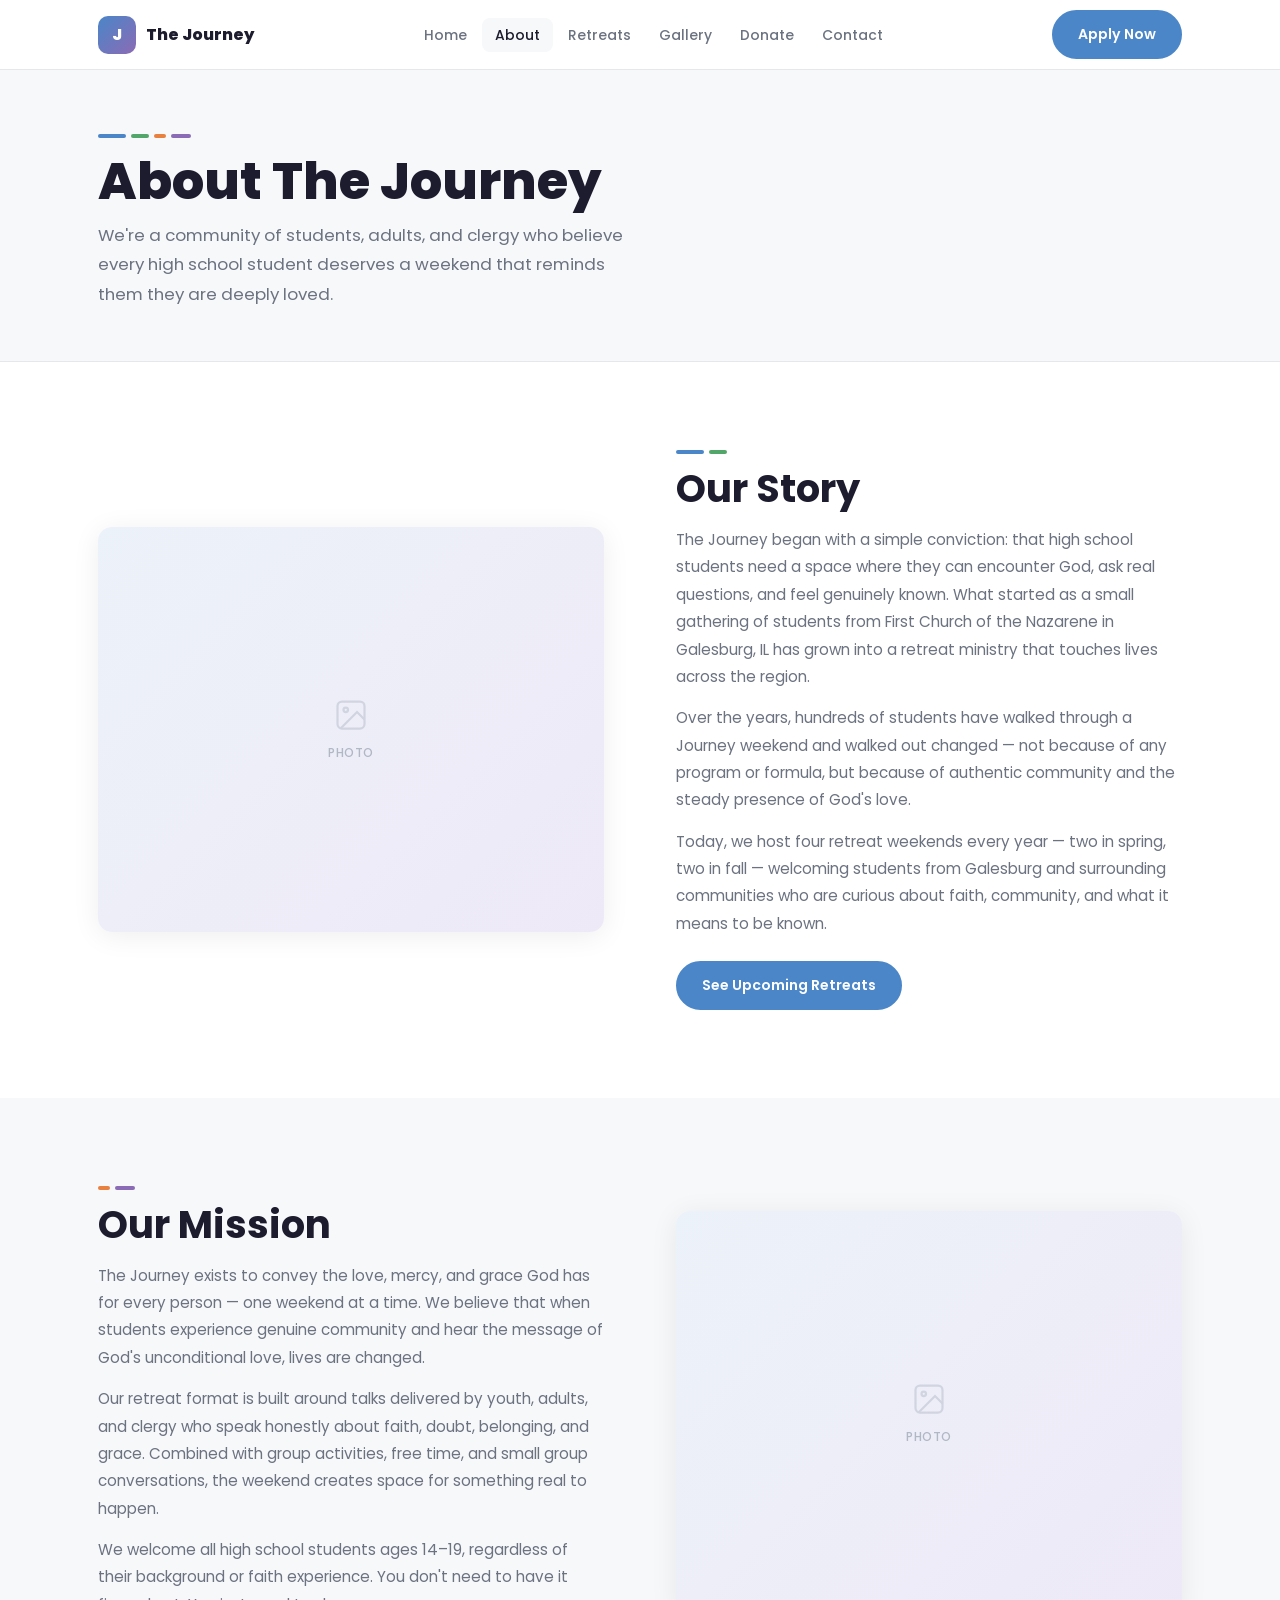
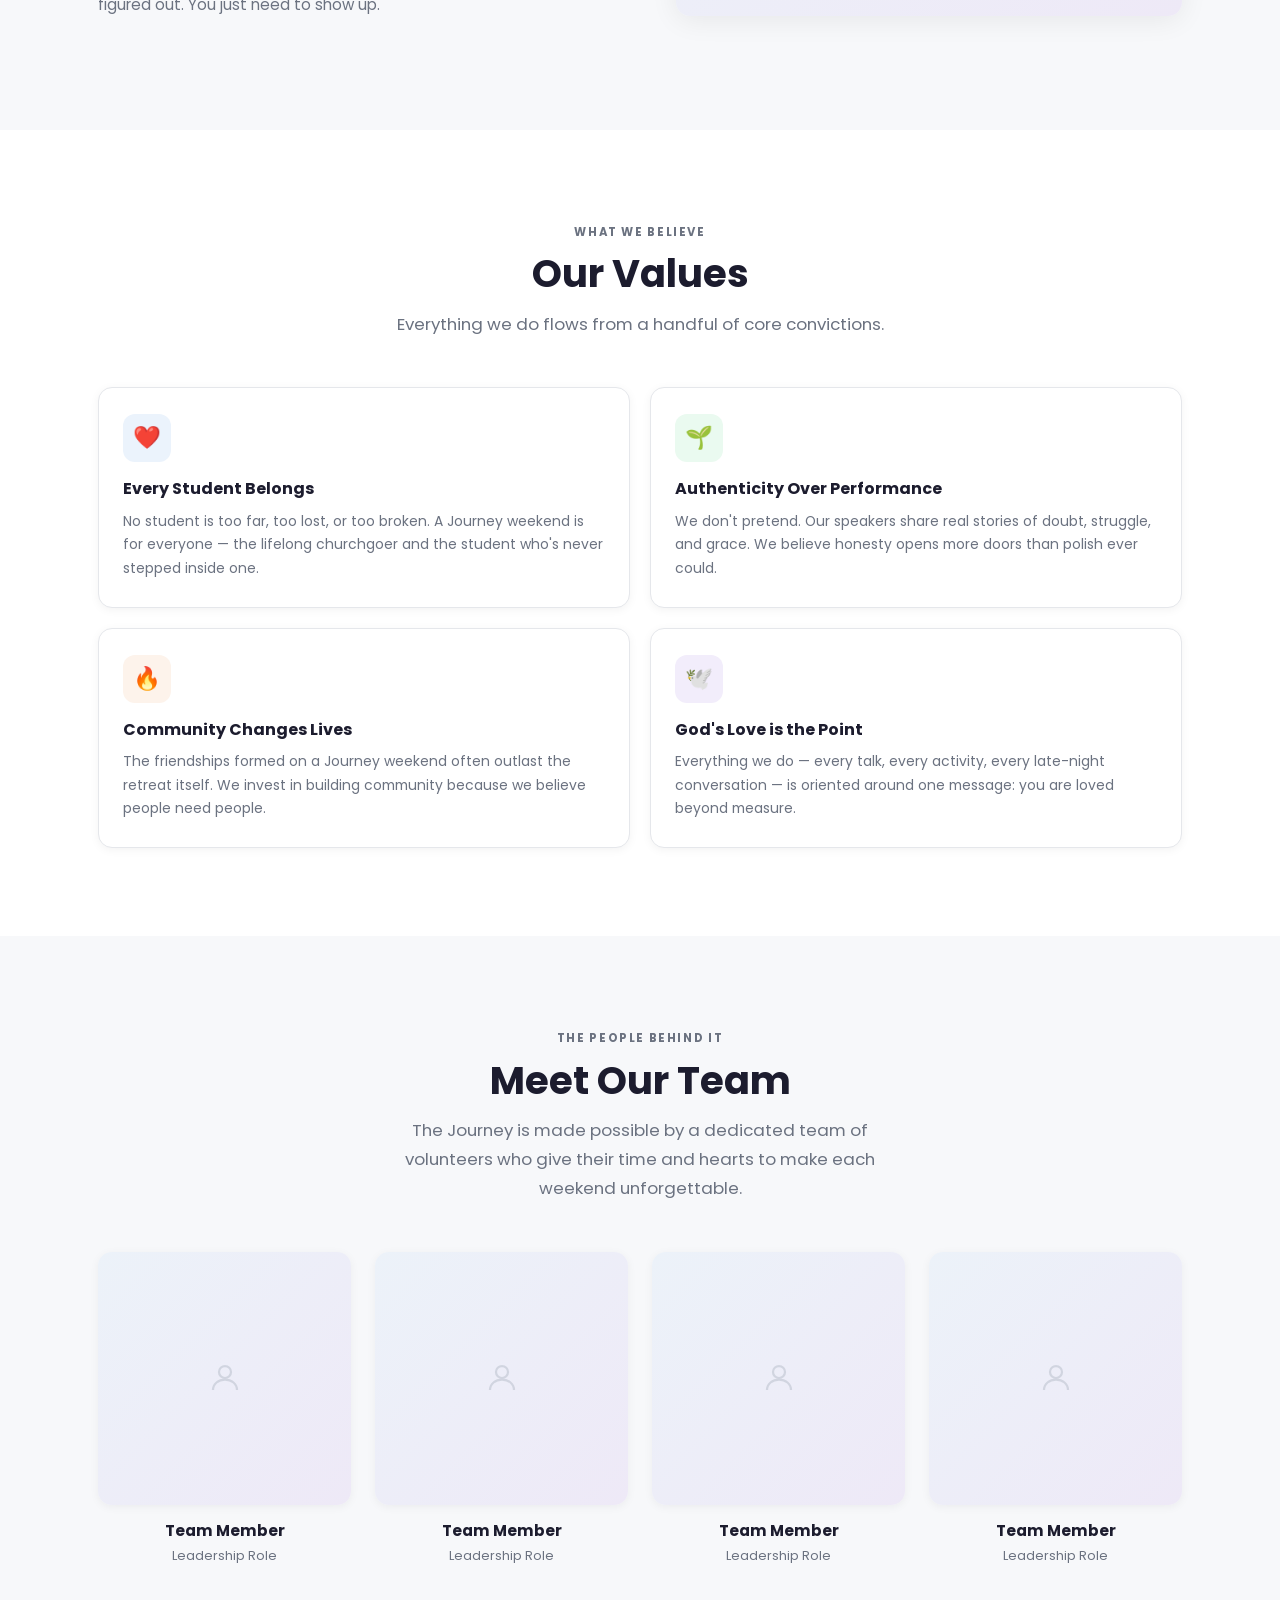
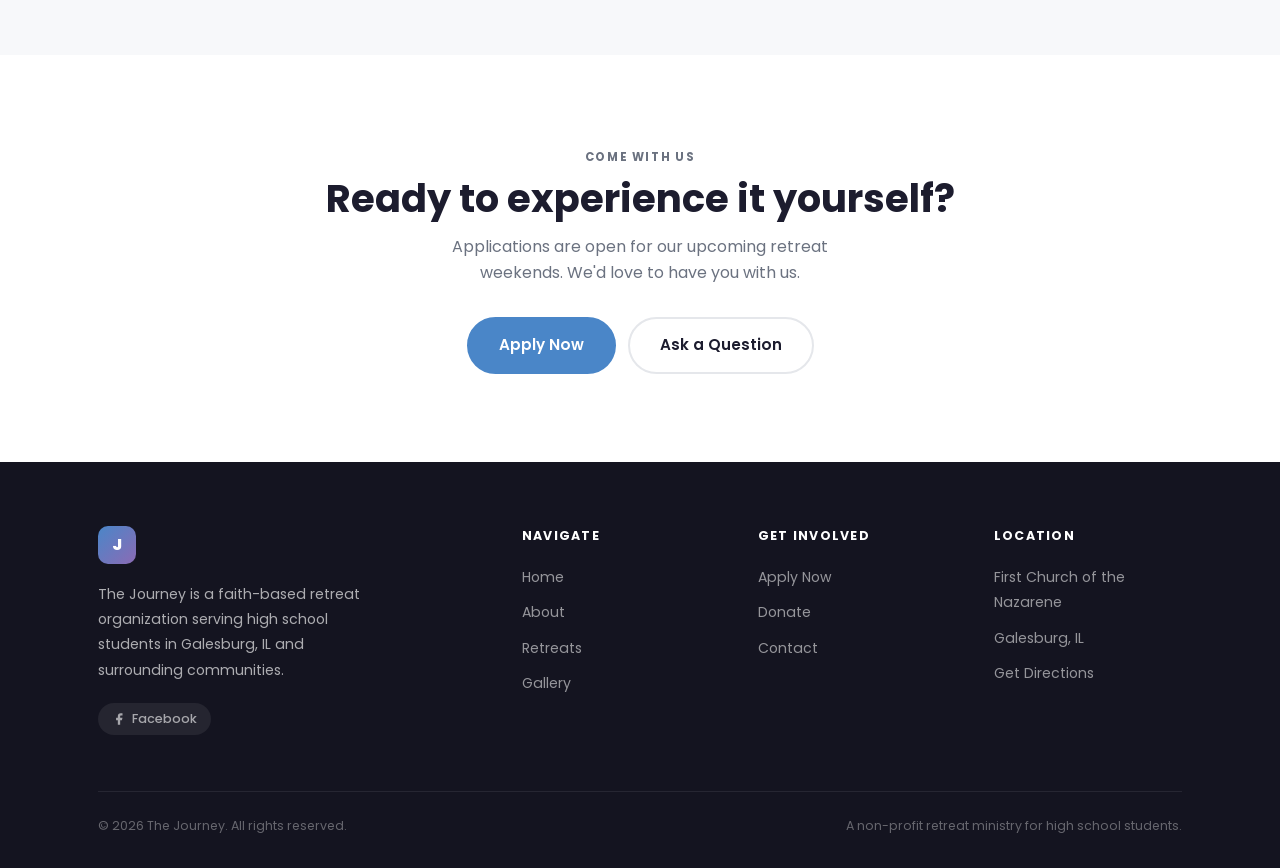
==== about.html @ 5b90a351 "Initial site build for The Journey Plain HTML/CSS/JS static site with 7 pages (Home, About, Retreats" ====
<!DOCTYPE html>
<html lang="en">
<head>
  <meta charset="UTF-8" />
  <meta name="viewport" content="width=device-width, initial-scale=1.0" />
  <title>About — The Journey</title>
  <meta name="description" content="Learn about The Journey's mission, story, and the team behind our high school retreat weekends in Galesburg, IL." />
  <link rel="stylesheet" href="css/styles.css" />
</head>
<body>

  <!-- ===== NAVBAR ===== -->
  <nav class="navbar">
    <div class="container">
      <a href="index.html" class="nav-logo">
        <div class="logo-mark">J</div>
        The Journey
      </a>
      <ul class="nav-links">
        <li><a href="index.html">Home</a></li>
        <li><a href="about.html" class="active">About</a></li>
        <li><a href="retreats.html">Retreats</a></li>
        <li><a href="gallery.html">Gallery</a></li>
        <li><a href="donate.html">Donate</a></li>
        <li><a href="contact.html">Contact</a></li>
      </ul>
      <div class="nav-right">
        <a href="application.html" class="btn btn-primary">Apply Now</a>
        <button class="hamburger" aria-label="Open menu">
          <span></span><span></span><span></span>
        </button>
      </div>
    </div>
  </nav>
  <div class="mobile-menu">
    <a href="index.html">Home</a>
    <a href="about.html">About</a>
    <a href="retreats.html">Retreats</a>
    <a href="gallery.html">Gallery</a>
    <a href="donate.html">Donate</a>
    <a href="contact.html">Contact</a>
    <a href="application.html" class="btn btn-primary">Apply Now</a>
  </div>

  <!-- ===== PAGE HERO ===== -->
  <div class="page-hero">
    <div class="container">
      <div class="color-bar">
        <span class="cb-blue"></span>
        <span class="cb-green"></span>
        <span class="cb-orange"></span>
        <span class="cb-purple"></span>
      </div>
      <h1>About The Journey</h1>
      <p class="section-lead">
        We're a community of students, adults, and clergy who believe every high school student
        deserves a weekend that reminds them they are deeply loved.
      </p>
    </div>
  </div>

  <!-- ===== OUR STORY ===== -->
  <section>
    <div class="container">
      <div class="split-grid">
        <div class="split-img">
          <div class="img-ph" style="aspect-ratio:5/4;">
            <svg viewBox="0 0 24 24" fill="none" stroke="currentColor" stroke-width="1.5">
              <rect x="3" y="3" width="18" height="18" rx="3"/>
              <circle cx="8.5" cy="8.5" r="1.5"/>
              <path d="M21 15l-5-5L5 21"/>
            </svg>
            Photo
          </div>
        </div>
        <div class="split-text">
          <div class="color-bar">
            <span class="cb-blue"></span><span class="cb-green"></span>
          </div>
          <h2>Our Story</h2>
          <p>
            The Journey began with a simple conviction: that high school students need a space
            where they can encounter God, ask real questions, and feel genuinely known. What started
            as a small gathering of students from First Church of the Nazarene in Galesburg, IL
            has grown into a retreat ministry that touches lives across the region.
          </p>
          <p>
            Over the years, hundreds of students have walked through a Journey weekend and walked
            out changed — not because of any program or formula, but because of authentic community
            and the steady presence of God's love.
          </p>
          <p>
            Today, we host four retreat weekends every year — two in spring, two in fall — welcoming
            students from Galesburg and surrounding communities who are curious about faith,
            community, and what it means to be known.
          </p>
          <a href="retreats.html" class="btn btn-primary">See Upcoming Retreats</a>
        </div>
      </div>
    </div>
  </section>

  <!-- ===== MISSION ===== -->
  <section class="section-alt">
    <div class="container">
      <div class="split-grid reverse">
        <div class="split-img">
          <div class="img-ph" style="aspect-ratio:5/4;">
            <svg viewBox="0 0 24 24" fill="none" stroke="currentColor" stroke-width="1.5">
              <rect x="3" y="3" width="18" height="18" rx="3"/>
              <circle cx="8.5" cy="8.5" r="1.5"/>
              <path d="M21 15l-5-5L5 21"/>
            </svg>
            Photo
          </div>
        </div>
        <div class="split-text">
          <div class="color-bar">
            <span class="cb-orange"></span><span class="cb-purple"></span>
          </div>
          <h2>Our Mission</h2>
          <p>
            The Journey exists to convey the love, mercy, and grace God has for every person —
            one weekend at a time. We believe that when students experience genuine community
            and hear the message of God's unconditional love, lives are changed.
          </p>
          <p>
            Our retreat format is built around talks delivered by youth, adults, and clergy
            who speak honestly about faith, doubt, belonging, and grace. Combined with
            group activities, free time, and small group conversations, the weekend creates
            space for something real to happen.
          </p>
          <p>
            We welcome all high school students ages 14–19, regardless of their background
            or faith experience. You don't need to have it figured out. You just need to show up.
          </p>
        </div>
      </div>
    </div>
  </section>

  <!-- ===== OUR VALUES ===== -->
  <section>
    <div class="container">
      <div class="tc">
        <span class="eyebrow">What we believe</span>
        <h2>Our Values</h2>
        <p class="section-lead">Everything we do flows from a handful of core convictions.</p>
      </div>
      <div class="values-grid">
        <div class="value-card">
          <div class="card-icon card-icon-blue">❤️</div>
          <h3>Every Student Belongs</h3>
          <p>No student is too far, too lost, or too broken. A Journey weekend is for everyone — the lifelong churchgoer and the student who's never stepped inside one.</p>
        </div>
        <div class="value-card">
          <div class="card-icon card-icon-green">🌱</div>
          <h3>Authenticity Over Performance</h3>
          <p>We don't pretend. Our speakers share real stories of doubt, struggle, and grace. We believe honesty opens more doors than polish ever could.</p>
        </div>
        <div class="value-card">
          <div class="card-icon card-icon-orange">🔥</div>
          <h3>Community Changes Lives</h3>
          <p>The friendships formed on a Journey weekend often outlast the retreat itself. We invest in building community because we believe people need people.</p>
        </div>
        <div class="value-card">
          <div class="card-icon card-icon-purple">🕊️</div>
          <h3>God's Love is the Point</h3>
          <p>Everything we do — every talk, every activity, every late-night conversation — is oriented around one message: you are loved beyond measure.</p>
        </div>
      </div>
    </div>
  </section>

  <!-- ===== TEAM ===== -->
  <section class="section-alt">
    <div class="container">
      <div class="tc">
        <span class="eyebrow">The people behind it</span>
        <h2>Meet Our Team</h2>
        <p class="section-lead">
          The Journey is made possible by a dedicated team of volunteers who give their time
          and hearts to make each weekend unforgettable.
        </p>
      </div>
      <div class="team-grid">
        <div class="team-card">
          <div class="team-avatar">
            <div class="img-ph">
              <svg viewBox="0 0 24 24" fill="none" stroke="currentColor" stroke-width="1.5">
                <circle cx="12" cy="8" r="4"/><path d="M4 20c0-4 3.6-7 8-7s8 3 8 7"/>
              </svg>
            </div>
          </div>
          <h3>Team Member</h3>
          <p>Leadership Role</p>
        </div>
        <div class="team-card">
          <div class="team-avatar">
            <div class="img-ph">
              <svg viewBox="0 0 24 24" fill="none" stroke="currentColor" stroke-width="1.5">
                <circle cx="12" cy="8" r="4"/><path d="M4 20c0-4 3.6-7 8-7s8 3 8 7"/>
              </svg>
            </div>
          </div>
          <h3>Team Member</h3>
          <p>Leadership Role</p>
        </div>
        <div class="team-card">
          <div class="team-avatar">
            <div class="img-ph">
              <svg viewBox="0 0 24 24" fill="none" stroke="currentColor" stroke-width="1.5">
                <circle cx="12" cy="8" r="4"/><path d="M4 20c0-4 3.6-7 8-7s8 3 8 7"/>
              </svg>
            </div>
          </div>
          <h3>Team Member</h3>
          <p>Leadership Role</p>
        </div>
        <div class="team-card">
          <div class="team-avatar">
            <div class="img-ph">
              <svg viewBox="0 0 24 24" fill="none" stroke="currentColor" stroke-width="1.5">
                <circle cx="12" cy="8" r="4"/><path d="M4 20c0-4 3.6-7 8-7s8 3 8 7"/>
              </svg>
            </div>
          </div>
          <h3>Team Member</h3>
          <p>Leadership Role</p>
        </div>
      </div>
    </div>
  </section>

  <!-- ===== CTA ===== -->
  <section class="cta-section">
    <div class="container">
      <span class="eyebrow">Come with us</span>
      <h2>Ready to experience it yourself?</h2>
      <p>Applications are open for our upcoming retreat weekends. We'd love to have you with us.</p>
      <div class="cta-actions">
        <a href="application.html" class="btn btn-primary btn-lg">Apply Now</a>
        <a href="contact.html" class="btn btn-ghost btn-lg">Ask a Question</a>
      </div>
    </div>
  </section>

  <!-- ===== FOOTER ===== -->
  <footer>
    <div class="container">
      <div class="footer-grid">
        <div class="footer-brand">
          <div class="logo-mark">J</div>
          <p>The Journey is a faith-based retreat organization serving high school students in Galesburg, IL and surrounding communities.</p>
          <div class="footer-social">
            <a href="#" class="social-pill" aria-label="Facebook">
              <svg viewBox="0 0 24 24" fill="currentColor"><path d="M18 2h-3a5 5 0 00-5 5v3H7v4h3v8h4v-8h3l1-4h-4V7a1 1 0 011-1h3z"/></svg>
              Facebook
            </a>
          </div>
        </div>
        <div class="footer-col">
          <h4>Navigate</h4>
          <ul>
            <li><a href="index.html">Home</a></li>
            <li><a href="about.html">About</a></li>
            <li><a href="retreats.html">Retreats</a></li>
            <li><a href="gallery.html">Gallery</a></li>
          </ul>
        </div>
        <div class="footer-col">
          <h4>Get Involved</h4>
          <ul>
            <li><a href="application.html">Apply Now</a></li>
            <li><a href="donate.html">Donate</a></li>
            <li><a href="contact.html">Contact</a></li>
          </ul>
        </div>
        <div class="footer-col">
          <h4>Location</h4>
          <ul>
            <li><a href="#">First Church of the Nazarene</a></li>
            <li><a href="#">Galesburg, IL</a></li>
            <li><a href="contact.html">Get Directions</a></li>
          </ul>
        </div>
      </div>
      <div class="footer-bottom">
        <span>&copy; 2026 The Journey. All rights reserved.</span>
        <span>A non-profit retreat ministry for high school students.</span>
      </div>
    </div>
  </footer>

  <script src="js/main.js"></script>
</body>
</html>
---- css/styles.css ----
/* ============================================================
   The Journey — Main Stylesheet
   ============================================================ */

/* ----- Google Fonts ----- */
@import url('https://fonts.googleapis.com/css2?family=Poppins:wght@400;500;600;700;800&display=swap');

/* ----- Reset ----- */
*, *::before, *::after { box-sizing: border-box; margin: 0; padding: 0; }
html { scroll-behavior: smooth; }
body { font-family: 'Poppins', sans-serif; color: var(--text); background: var(--bg); line-height: 1.6; -webkit-font-smoothing: antialiased; }
img { max-width: 100%; display: block; }
a { color: inherit; text-decoration: none; }
button { cursor: pointer; font-family: 'Poppins', sans-serif; }

/* ----- Design Tokens ----- */
:root {
  --blue:    #4A86C8;
  --green:   #52A66A;
  --orange:  #E88040;
  --purple:  #8B6BB5;

  --blue-light:   #EBF3FC;
  --green-light:  #EAFAF0;
  --orange-light: #FDF3EB;
  --purple-light: #F2EDFB;

  --bg:      #FFFFFF;
  --bg-alt:  #F7F8FA;
  --text:    #1C1C2E;
  --muted:   #6B7280;
  --border:  #E5E7EB;

  --radius:    14px;
  --radius-sm: 8px;
  --shadow:    0 4px 28px rgba(0,0,0,0.07);
  --shadow-sm: 0 2px 10px rgba(0,0,0,0.05);

  --nav-h: 70px;
  --max-w: 1140px;
}

/* ----- Layout ----- */
.container { max-width: var(--max-w); margin: 0 auto; padding: 0 28px; }
section { padding: 88px 0; }
.section-alt { background: var(--bg-alt); }

/* ----- Typography ----- */
h1 { font-size: clamp(2rem, 5vw, 3.2rem); font-weight: 800; line-height: 1.15; }
h2 { font-size: clamp(1.6rem, 3.5vw, 2.4rem); font-weight: 700; line-height: 1.2; }
h3 { font-size: 1.15rem; font-weight: 700; }
h4 { font-size: 0.95rem; font-weight: 600; }

.eyebrow {
  display: inline-block;
  font-size: 0.72rem;
  font-weight: 700;
  letter-spacing: 0.14em;
  text-transform: uppercase;
  color: var(--muted);
  margin-bottom: 10px;
}

.section-lead {
  font-size: 1.05rem;
  color: var(--muted);
  max-width: 540px;
  margin-top: 12px;
  line-height: 1.75;
}

.tc { text-align: center; }
.tc .section-lead { margin-left: auto; margin-right: auto; }

/* ----- Color Bar Decorator ----- */
.color-bar {
  display: flex;
  gap: 5px;
  margin-bottom: 18px;
}
.color-bar span {
  display: block;
  height: 4px;
  border-radius: 100px;
}
.color-bar .cb-blue   { width: 28px; background: var(--blue); }
.color-bar .cb-green  { width: 18px; background: var(--green); }
.color-bar .cb-orange { width: 12px; background: var(--orange); }
.color-bar .cb-purple { width: 20px; background: var(--purple); }

/* ----- Buttons ----- */
.btn {
  display: inline-flex;
  align-items: center;
  gap: 8px;
  padding: 11px 24px;
  border-radius: 100px;
  font-weight: 600;
  font-size: 0.88rem;
  border: 2px solid transparent;
  transition: all 0.2s;
}
.btn-primary {
  background: var(--blue);
  color: #fff;
  border-color: var(--blue);
}
.btn-primary:hover {
  background: #3a76b5;
  border-color: #3a76b5;
  transform: translateY(-1px);
  box-shadow: 0 6px 18px rgba(74,134,200,0.32);
}
.btn-ghost {
  background: transparent;
  color: var(--text);
  border-color: var(--border);
}
.btn-ghost:hover {
  border-color: var(--blue);
  color: var(--blue);
}
.btn-white {
  background: #fff;
  color: var(--blue);
  border-color: #fff;
}
.btn-white:hover {
  background: #EBF3FC;
  box-shadow: 0 4px 14px rgba(0,0,0,0.1);
}
.btn-lg { padding: 14px 30px; font-size: 0.95rem; }
.btn svg { width: 16px; height: 16px; flex-shrink: 0; }


/* ================================================================
   NAVBAR
   ================================================================ */
.navbar {
  position: sticky;
  top: 0;
  z-index: 200;
  height: var(--nav-h);
  background: rgba(255,255,255,0.95);
  backdrop-filter: blur(12px);
  border-bottom: 1px solid var(--border);
}
.navbar .container {
  height: 100%;
  display: flex;
  align-items: center;
  justify-content: space-between;
  gap: 24px;
}

/* Logo */
.nav-logo {
  display: flex;
  align-items: center;
  gap: 10px;
  font-weight: 800;
  font-size: 1rem;
  color: var(--text);
  white-space: nowrap;
}
.logo-mark {
  width: 38px;
  height: 38px;
  border-radius: 10px;
  background: linear-gradient(135deg, var(--blue) 0%, var(--purple) 100%);
  display: flex;
  align-items: center;
  justify-content: center;
  color: #fff;
  font-weight: 800;
  font-size: 1rem;
  flex-shrink: 0;
}
/* When actual logo image is swapped in */
.logo-mark img { width: 100%; height: 100%; object-fit: contain; border-radius: 10px; }

/* Links */
.nav-links {
  display: flex;
  list-style: none;
  gap: 2px;
}
.nav-links a {
  padding: 7px 13px;
  border-radius: var(--radius-sm);
  font-size: 0.87rem;
  font-weight: 500;
  color: var(--muted);
  transition: color 0.18s, background 0.18s;
}
.nav-links a:hover,
.nav-links a.active {
  color: var(--text);
  background: var(--bg-alt);
}
.nav-right { display: flex; align-items: center; gap: 10px; }

/* Hamburger */
.hamburger {
  display: none;
  flex-direction: column;
  gap: 5px;
  background: none;
  border: none;
  padding: 6px;
}
.hamburger span {
  display: block;
  width: 22px;
  height: 2px;
  background: var(--text);
  border-radius: 2px;
  transition: all 0.28s;
}
.hamburger.open span:nth-child(1) { transform: translateY(7px) rotate(45deg); }
.hamburger.open span:nth-child(2) { opacity: 0; }
.hamburger.open span:nth-child(3) { transform: translateY(-7px) rotate(-45deg); }

/* Mobile Nav Overlay */
.mobile-menu {
  display: none;
  position: fixed;
  inset: 0;
  top: var(--nav-h);
  background: #fff;
  z-index: 190;
  flex-direction: column;
  padding: 32px 28px;
  gap: 6px;
  border-top: 1px solid var(--border);
}
.mobile-menu.open { display: flex; }
.mobile-menu a {
  padding: 13px 0;
  font-size: 1.1rem;
  font-weight: 600;
  color: var(--text);
  border-bottom: 1px solid var(--border);
}
.mobile-menu a:last-of-type { border-bottom: none; }
.mobile-menu .btn { margin-top: 16px; width: fit-content; }


/* ================================================================
   FOOTER
   ================================================================ */
footer {
  background: #141420;
  color: rgba(255,255,255,0.65);
  padding: 64px 0 32px;
}
.footer-grid {
  display: grid;
  grid-template-columns: 2fr 1fr 1fr 1fr;
  gap: 48px;
  margin-bottom: 56px;
}
.footer-brand .logo-mark { margin-bottom: 18px; }
.footer-brand p { font-size: 0.88rem; line-height: 1.8; max-width: 270px; }

.footer-social { display: flex; gap: 10px; margin-top: 20px; }
.social-pill {
  display: flex;
  align-items: center;
  gap: 6px;
  padding: 6px 14px;
  border-radius: 100px;
  background: rgba(255,255,255,0.07);
  font-size: 0.8rem;
  font-weight: 500;
  color: rgba(255,255,255,0.6);
  transition: background 0.2s, color 0.2s;
}
.social-pill:hover { background: rgba(255,255,255,0.14); color: #fff; }
.social-pill svg { width: 14px; height: 14px; }

.footer-col h4 {
  color: #fff;
  font-size: 0.78rem;
  font-weight: 700;
  letter-spacing: 0.1em;
  text-transform: uppercase;
  margin-bottom: 18px;
}
.footer-col ul { list-style: none; display: flex; flex-direction: column; gap: 10px; }
.footer-col a {
  font-size: 0.88rem;
  color: rgba(255,255,255,0.55);
  transition: color 0.18s;
}
.footer-col a:hover { color: #fff; }

.footer-bottom {
  border-top: 1px solid rgba(255,255,255,0.08);
  padding-top: 24px;
  display: flex;
  justify-content: space-between;
  align-items: center;
  font-size: 0.78rem;
  color: rgba(255,255,255,0.35);
  flex-wrap: wrap;
  gap: 8px;
}


/* ================================================================
   IMAGE PLACEHOLDERS
   ================================================================ */
.img-ph {
  background: linear-gradient(135deg, #ECF2F9 0%, #EEE9F7 100%);
  display: flex;
  flex-direction: column;
  align-items: center;
  justify-content: center;
  gap: 10px;
  color: #b0b8c4;
  font-size: 0.76rem;
  font-weight: 500;
  letter-spacing: 0.04em;
  text-transform: uppercase;
}
.img-ph svg { opacity: 0.45; width: 36px; height: 36px; }


/* ================================================================
   PAGE HERO (inner pages)
   ================================================================ */
.page-hero {
  background: var(--bg-alt);
  padding: 64px 0 52px;
  border-bottom: 1px solid var(--border);
}
.page-hero .color-bar { margin-bottom: 14px; }
.page-hero h1 { margin-bottom: 10px; }
.page-hero .section-lead { margin-top: 0; }
.page-hero.tc .section-lead { margin-left: auto; margin-right: auto; }


/* ================================================================
   HOME — HERO
   ================================================================ */
.hero {
  position: relative;
  min-height: calc(92vh - var(--nav-h));
  display: flex;
  align-items: center;
  overflow: hidden;
  background: var(--bg-alt);
}
.hero-blobs {
  position: absolute;
  inset: 0;
  pointer-events: none;
  overflow: hidden;
}
.blob {
  position: absolute;
  border-radius: 50%;
  filter: blur(72px);
  opacity: 0.13;
}
.blob-1 { width: 500px; height: 500px; background: var(--blue);   top: -120px; right: -80px; }
.blob-2 { width: 360px; height: 360px; background: var(--purple); bottom: -60px; left: 10%;  }
.blob-3 { width: 240px; height: 240px; background: var(--orange); top: 30%;    right: 28%; opacity: 0.09; }

.hero .container {
  position: relative;
  z-index: 1;
  display: grid;
  grid-template-columns: 1fr 1fr;
  gap: 64px;
  align-items: center;
  padding-top: 64px;
  padding-bottom: 64px;
}
.hero-badge {
  display: inline-flex;
  align-items: center;
  gap: 8px;
  background: #fff;
  border: 1px solid var(--border);
  border-radius: 100px;
  padding: 6px 14px 6px 8px;
  font-size: 0.77rem;
  font-weight: 600;
  color: var(--muted);
  margin-bottom: 22px;
  box-shadow: var(--shadow-sm);
}
.badge-dot {
  width: 8px;
  height: 8px;
  border-radius: 50%;
  background: var(--green);
  box-shadow: 0 0 0 3px var(--green-light);
}
.hero h1 { margin-bottom: 18px; }
.hero h1 em { font-style: normal; color: var(--blue); }
.hero-desc {
  font-size: 1.05rem;
  color: var(--muted);
  line-height: 1.75;
  margin-bottom: 36px;
  max-width: 440px;
}
.hero-actions { display: flex; gap: 12px; flex-wrap: wrap; }

.hero-img-wrap {
  border-radius: var(--radius);
  overflow: hidden;
  box-shadow: var(--shadow);
}
.hero-img-wrap .img-ph { aspect-ratio: 4/3; width: 100%; }


/* ================================================================
   HOME — STATS BAR
   ================================================================ */
.stats-bar {
  background: #fff;
  border-bottom: 1px solid var(--border);
  padding: 36px 0;
}
.stats-grid {
  display: flex;
  justify-content: center;
  align-items: center;
  gap: 0;
  flex-wrap: wrap;
}
.stat {
  text-align: center;
  padding: 12px 48px;
  border-right: 1px solid var(--border);
}
.stat:last-child { border-right: none; }
.stat-num {
  font-size: 2.2rem;
  font-weight: 800;
  color: var(--text);
  line-height: 1;
  margin-bottom: 4px;
}
.stat-label {
  font-size: 0.8rem;
  color: var(--muted);
  font-weight: 500;
}


/* ================================================================
   HOME — CARDS GRID (What is The Journey)
   ================================================================ */
.cards-grid {
  display: grid;
  grid-template-columns: repeat(auto-fit, minmax(270px, 1fr));
  gap: 24px;
  margin-top: 48px;
}
.card {
  background: #fff;
  border: 1px solid var(--border);
  border-radius: var(--radius);
  padding: 32px 28px;
  box-shadow: var(--shadow-sm);
  transition: transform 0.22s, box-shadow 0.22s;
}
.card:hover { transform: translateY(-5px); box-shadow: var(--shadow); }
.card-icon {
  width: 48px;
  height: 48px;
  border-radius: 12px;
  display: flex;
  align-items: center;
  justify-content: center;
  font-size: 1.4rem;
  margin-bottom: 20px;
}
.card-icon-blue   { background: var(--blue-light); }
.card-icon-green  { background: var(--green-light); }
.card-icon-orange { background: var(--orange-light); }
.card-icon-purple { background: var(--purple-light); }
.card h3 { margin-bottom: 10px; }
.card p { color: var(--muted); font-size: 0.92rem; line-height: 1.75; }


/* ================================================================
   HOME — RETREATS PREVIEW
   ================================================================ */
.retreat-cards { display: grid; grid-template-columns: 1fr 1fr; gap: 24px; margin-top: 48px; }
.retreat-card {
  background: #fff;
  border: 1px solid var(--border);
  border-radius: var(--radius);
  overflow: hidden;
  box-shadow: var(--shadow-sm);
  transition: transform 0.22s, box-shadow 0.22s;
}
.retreat-card:hover { transform: translateY(-5px); box-shadow: var(--shadow); }
.retreat-card .img-ph { aspect-ratio: 16/9; width: 100%; }
.retreat-card-body { padding: 24px; }
.tag {
  display: inline-block;
  padding: 3px 12px;
  border-radius: 100px;
  font-size: 0.72rem;
  font-weight: 700;
  margin-bottom: 10px;
}
.tag-spring { background: var(--green-light); color: #2e7d46; }
.tag-fall   { background: var(--orange-light); color: #b55a1a; }
.tag-blue   { background: var(--blue-light);   color: #2a62a0; }
.tag-purple { background: var(--purple-light); color: #62449a; }
.retreat-card h3 { margin-bottom: 8px; }
.retreat-card p  { color: var(--muted); font-size: 0.88rem; line-height: 1.65; margin-bottom: 18px; }
.retreat-meta {
  display: flex;
  gap: 18px;
  font-size: 0.78rem;
  color: var(--muted);
  font-weight: 500;
}
.retreat-meta span { display: flex; align-items: center; gap: 5px; }
.retreat-meta svg { width: 13px; height: 13px; }


/* ================================================================
   HOME — QUOTE BAND
   ================================================================ */
.quote-band {
  background: linear-gradient(135deg, #3a76b8 0%, #7a5baa 100%);
  color: #fff;
  text-align: center;
  padding: 80px 0;
}
.quote-band .eyebrow { color: rgba(255,255,255,0.6); }
.quote-text {
  font-size: clamp(1.3rem, 3vw, 1.9rem);
  font-weight: 600;
  line-height: 1.55;
  max-width: 680px;
  margin: 16px auto 20px;
}
.quote-attr {
  font-size: 0.88rem;
  color: rgba(255,255,255,0.65);
  font-weight: 500;
}


/* ================================================================
   HOME — CTA SECTION
   ================================================================ */
.cta-section {
  text-align: center;
}
.cta-section h2 { margin-bottom: 12px; }
.cta-section p  { color: var(--muted); max-width: 460px; margin: 0 auto 32px; font-size: 1rem; }
.cta-actions { display: flex; justify-content: center; gap: 12px; flex-wrap: wrap; }


/* ================================================================
   ABOUT PAGE
   ================================================================ */
.split-grid {
  display: grid;
  grid-template-columns: 1fr 1fr;
  gap: 72px;
  align-items: center;
}
.split-grid.reverse { direction: rtl; }
.split-grid.reverse > * { direction: ltr; }

.split-img {
  border-radius: var(--radius);
  overflow: hidden;
  box-shadow: var(--shadow);
}
.split-img .img-ph { aspect-ratio: 5/4; width: 100%; }

.split-text .color-bar { margin-bottom: 12px; }
.split-text h2 { margin-bottom: 14px; }
.split-text p   { color: var(--muted); line-height: 1.8; font-size: 0.95rem; margin-bottom: 14px; }
.split-text p:last-of-type { margin-bottom: 24px; }

/* Values */
.values-grid {
  display: grid;
  grid-template-columns: repeat(2, 1fr);
  gap: 20px;
  margin-top: 48px;
}
.value-card {
  background: #fff;
  border: 1px solid var(--border);
  border-radius: var(--radius);
  padding: 26px 24px;
  box-shadow: var(--shadow-sm);
}
.value-card .card-icon { margin-bottom: 14px; }
.value-card h3 { font-size: 1rem; margin-bottom: 8px; }
.value-card p  { font-size: 0.87rem; color: var(--muted); line-height: 1.7; }

/* Team */
.team-grid {
  display: grid;
  grid-template-columns: repeat(auto-fit, minmax(200px, 1fr));
  gap: 24px;
  margin-top: 48px;
}
.team-card { text-align: center; }
.team-avatar {
  border-radius: var(--radius);
  overflow: hidden;
  margin-bottom: 14px;
  box-shadow: var(--shadow-sm);
}
.team-avatar .img-ph { aspect-ratio: 1; width: 100%; }
.team-card h3 { font-size: 0.95rem; margin-bottom: 3px; }
.team-card p  { font-size: 0.8rem;  color: var(--muted); }


/* ================================================================
   RETREATS PAGE
   ================================================================ */
.expect-grid {
  display: grid;
  grid-template-columns: repeat(auto-fit, minmax(260px, 1fr));
  gap: 24px;
  margin-top: 48px;
}

/* Schedule */
.schedule-card {
  background: #fff;
  border: 1px solid var(--border);
  border-radius: var(--radius);
  overflow: hidden;
  box-shadow: var(--shadow-sm);
}
.schedule-head {
  padding: 18px 24px;
  font-size: 0.88rem;
  font-weight: 700;
  color: #fff;
}
.schedule-head-blue   { background: var(--blue); }
.schedule-head-orange { background: var(--orange); }
.schedule-item {
  display: flex;
  gap: 16px;
  padding: 14px 24px;
  border-bottom: 1px solid var(--border);
  font-size: 0.88rem;
}
.schedule-item:last-child { border-bottom: none; }
.sched-time { color: var(--muted); font-size: 0.75rem; font-weight: 600; min-width: 56px; padding-top: 2px; }
.sched-desc { line-height: 1.55; }

/* Upcoming retreats */
.upcoming-grid { display: flex; flex-direction: column; gap: 14px; margin-top: 48px; }
.upcoming-item {
  display: flex;
  align-items: center;
  justify-content: space-between;
  gap: 20px;
  background: #fff;
  border: 1px solid var(--border);
  border-radius: var(--radius);
  padding: 20px 24px;
  box-shadow: var(--shadow-sm);
  transition: transform 0.2s;
}
.upcoming-item:hover { transform: translateX(4px); }
.upcoming-date-box { text-align: center; min-width: 52px; }
.up-month { font-size: 0.65rem; font-weight: 700; text-transform: uppercase; letter-spacing: 0.08em; color: var(--muted); }
.up-day   { font-size: 2rem; font-weight: 800; line-height: 1; color: var(--text); }
.upcoming-divider { width: 1px; background: var(--border); align-self: stretch; }
.upcoming-info { flex: 1; }
.upcoming-info h4 { margin-bottom: 4px; }
.upcoming-info p  { font-size: 0.83rem; color: var(--muted); }

/* FAQ */
.faq-list { margin-top: 48px; display: flex; flex-direction: column; gap: 12px; }
.faq-item {
  background: #fff;
  border: 1px solid var(--border);
  border-radius: var(--radius);
  overflow: hidden;
}
.faq-question {
  width: 100%;
  text-align: left;
  padding: 20px 24px;
  background: none;
  border: none;
  font-size: 0.95rem;
  font-weight: 600;
  color: var(--text);
  display: flex;
  justify-content: space-between;
  align-items: center;
  gap: 16px;
}
.faq-question svg { flex-shrink: 0; transition: transform 0.25s; }
.faq-item.open .faq-question svg { transform: rotate(180deg); }
.faq-answer {
  display: none;
  padding: 0 24px 20px;
  font-size: 0.9rem;
  color: var(--muted);
  line-height: 1.75;
}
.faq-item.open .faq-answer { display: block; }


/* ================================================================
   GALLERY PAGE
   ================================================================ */
.gallery-filters {
  display: flex;
  gap: 8px;
  flex-wrap: wrap;
  margin-bottom: 40px;
}
.filter-btn {
  padding: 7px 18px;
  border-radius: 100px;
  border: 1.5px solid var(--border);
  background: #fff;
  font-size: 0.83rem;
  font-weight: 600;
  color: var(--muted);
  transition: all 0.18s;
}
.filter-btn:hover,
.filter-btn.active {
  border-color: var(--blue);
  background: var(--blue-light);
  color: var(--blue);
}
.gallery-grid {
  display: grid;
  grid-template-columns: repeat(3, 1fr);
  gap: 16px;
}
.g-item { border-radius: var(--radius-sm); overflow: hidden; }
.g-item .img-ph { width: 100%; aspect-ratio: 4/3; }
.g-item.wide { grid-column: span 2; }
.g-item.wide .img-ph { aspect-ratio: 16/7; }
.g-item.tall .img-ph { aspect-ratio: 3/4; }


/* ================================================================
   DONATE PAGE
   ================================================================ */
.donate-split {
  display: grid;
  grid-template-columns: 1fr 1.15fr;
  gap: 72px;
  align-items: start;
}
.impact-list { display: flex; flex-direction: column; gap: 18px; margin-top: 32px; }
.impact-item { display: flex; gap: 16px; align-items: flex-start; }
.impact-icon {
  width: 44px;
  height: 44px;
  border-radius: 10px;
  display: flex;
  align-items: center;
  justify-content: center;
  font-size: 1.2rem;
  flex-shrink: 0;
}
.impact-item h4 { margin-bottom: 3px; font-size: 0.92rem; }
.impact-item p  { font-size: 0.84rem; color: var(--muted); line-height: 1.65; }

.donate-box {
  background: #fff;
  border: 1px solid var(--border);
  border-radius: var(--radius);
  padding: 38px 36px;
  box-shadow: var(--shadow);
}
.donate-box h3 { margin-bottom: 24px; }

.amount-grid {
  display: grid;
  grid-template-columns: repeat(3, 1fr);
  gap: 10px;
  margin-bottom: 16px;
}
.amount-btn {
  padding: 14px 8px;
  border: 2px solid var(--border);
  border-radius: 10px;
  background: #fff;
  font-size: 1rem;
  font-weight: 700;
  color: var(--text);
  transition: all 0.18s;
}
.amount-btn:hover,
.amount-btn.active {
  border-color: var(--blue);
  background: var(--blue-light);
  color: var(--blue);
}

.form-group { margin-bottom: 18px; }
.form-group label {
  display: block;
  font-size: 0.82rem;
  font-weight: 600;
  margin-bottom: 7px;
  color: var(--text);
}
.form-group input,
.form-group select,
.form-group textarea {
  width: 100%;
  padding: 11px 15px;
  border: 1.5px solid var(--border);
  border-radius: var(--radius-sm);
  font-family: 'Poppins', sans-serif;
  font-size: 0.88rem;
  color: var(--text);
  outline: none;
  transition: border-color 0.18s, box-shadow 0.18s;
  background: #fff;
}
.form-group input:focus,
.form-group select:focus,
.form-group textarea:focus {
  border-color: var(--blue);
  box-shadow: 0 0 0 3px rgba(74,134,200,0.12);
}
.form-note { font-size: 0.76rem; color: var(--muted); margin-top: 12px; text-align: center; }


/* ================================================================
   CONTACT PAGE
   ================================================================ */
.contact-split {
  display: grid;
  grid-template-columns: 1fr 1.4fr;
  gap: 72px;
  align-items: start;
}
.contact-info-list { display: flex; flex-direction: column; gap: 24px; }
.ci-item { display: flex; gap: 16px; align-items: flex-start; }
.ci-icon {
  width: 44px;
  height: 44px;
  border-radius: 10px;
  display: flex;
  align-items: center;
  justify-content: center;
  font-size: 1.15rem;
  flex-shrink: 0;
}
.ci-item h4 { margin-bottom: 3px; }
.ci-item p  { font-size: 0.88rem; color: var(--muted); line-height: 1.6; }
.ci-item a  { color: var(--blue); }

.contact-form-box {
  background: #fff;
  border: 1px solid var(--border);
  border-radius: var(--radius);
  padding: 38px 36px;
  box-shadow: var(--shadow);
}
.contact-form-box h3 { margin-bottom: 24px; }
.form-row { display: grid; grid-template-columns: 1fr 1fr; gap: 16px; }
.form-group textarea { resize: vertical; min-height: 130px; }


/* ================================================================
   APPLICATION PAGE
   ================================================================ */
.app-wrap { max-width: 860px; margin: 0 auto; }
.app-intro {
  background: var(--blue-light);
  border: 1px solid #cfe0f5;
  border-radius: var(--radius);
  padding: 24px 28px;
  margin-bottom: 36px;
  display: flex;
  gap: 16px;
  align-items: flex-start;
}
.app-intro-icon { font-size: 1.5rem; flex-shrink: 0; margin-top: 2px; }
.app-intro h4 { margin-bottom: 4px; }
.app-intro p  { font-size: 0.88rem; color: var(--muted); line-height: 1.65; }

.jotform-frame {
  border-radius: var(--radius);
  overflow: hidden;
  border: 1px solid var(--border);
  box-shadow: var(--shadow-sm);
}
.jotform-frame iframe {
  display: block;
  width: 100%;
  border: none;
}


/* ================================================================
   RESPONSIVE
   ================================================================ */
@media (max-width: 960px) {
  .hero .container  { grid-template-columns: 1fr; text-align: center; gap: 40px; padding-top: 52px; padding-bottom: 52px; }
  .hero-desc        { max-width: 520px; margin-left: auto; margin-right: auto; }
  .hero-actions     { justify-content: center; }
  .hero-img-wrap    { max-width: 480px; margin: 0 auto; }

  .split-grid,
  .donate-split,
  .contact-split    { grid-template-columns: 1fr; gap: 40px; }
  .split-grid.reverse { direction: ltr; }

  .retreat-cards    { grid-template-columns: 1fr; }

  .footer-grid      { grid-template-columns: 1fr 1fr; gap: 36px; }

  .gallery-grid     { grid-template-columns: repeat(2, 1fr); }
  .g-item.wide      { grid-column: span 2; }
  .g-item.tall .img-ph { aspect-ratio: 4/3; }
}

@media (max-width: 680px) {
  section { padding: 60px 0; }
  .container { padding: 0 20px; }

  .nav-links, .nav-right .btn { display: none; }
  .hamburger { display: flex; }

  .stat { padding: 10px 28px; }

  .values-grid { grid-template-columns: 1fr; }
  .form-row    { grid-template-columns: 1fr; }
  .amount-grid { grid-template-columns: repeat(2, 1fr); }

  .footer-grid { grid-template-columns: 1fr; gap: 28px; }

  .gallery-grid { grid-template-columns: 1fr; }
  .g-item.wide  { grid-column: span 1; }
  .g-item.wide .img-ph { aspect-ratio: 4/3; }

  .donate-box { padding: 28px 22px; }
  .contact-form-box { padding: 28px 22px; }
}
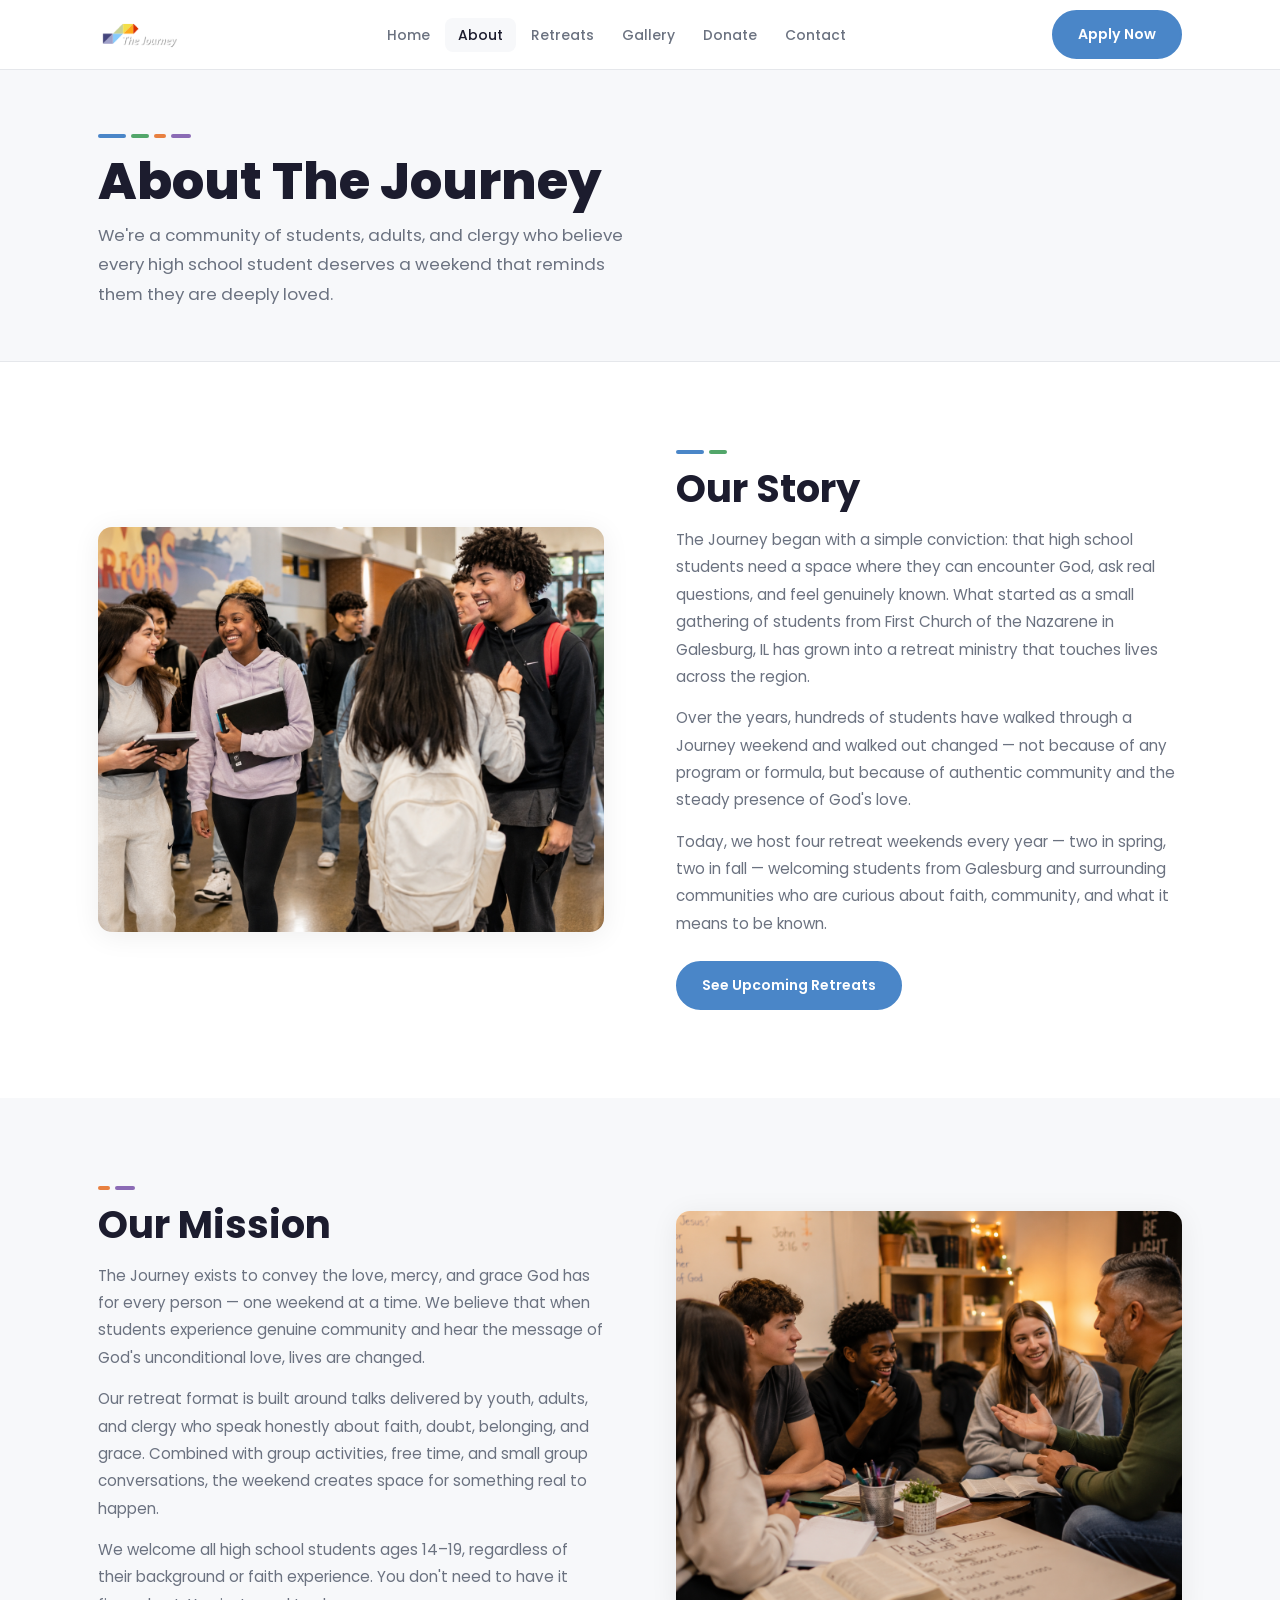
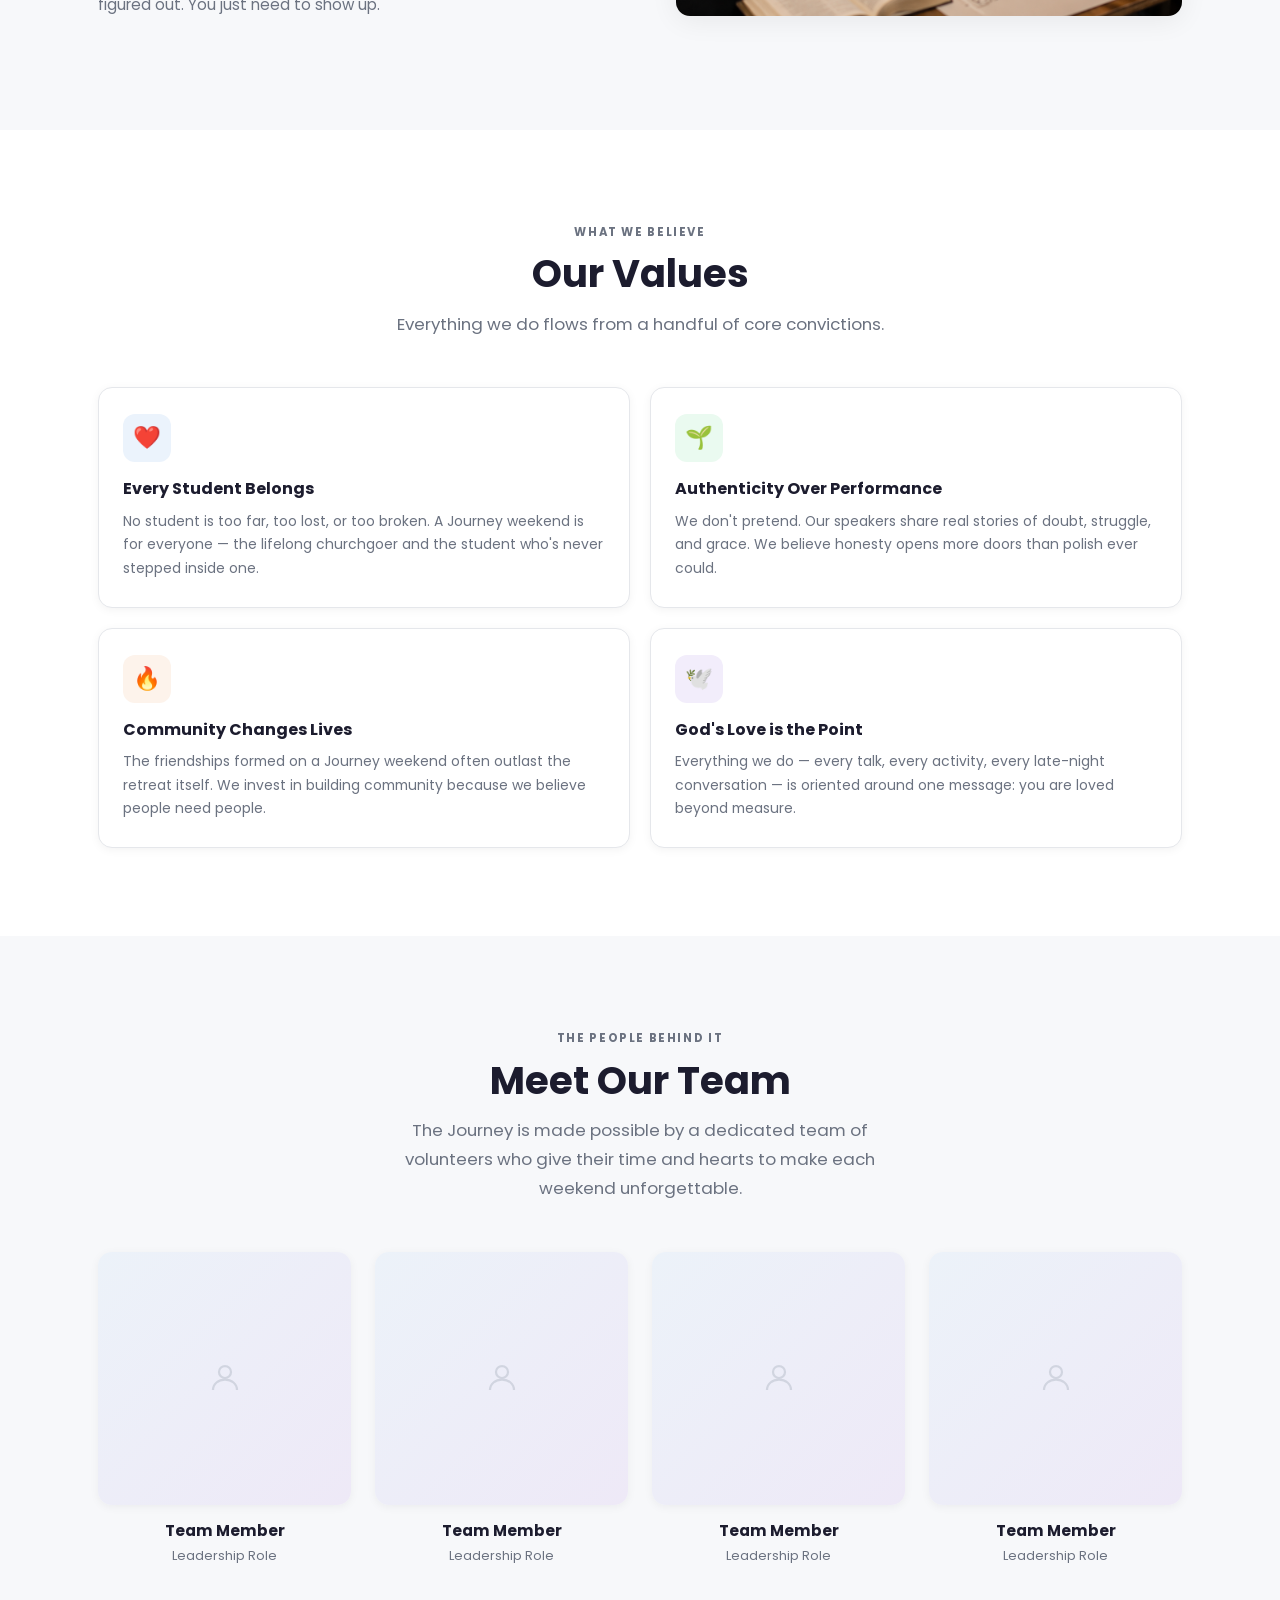
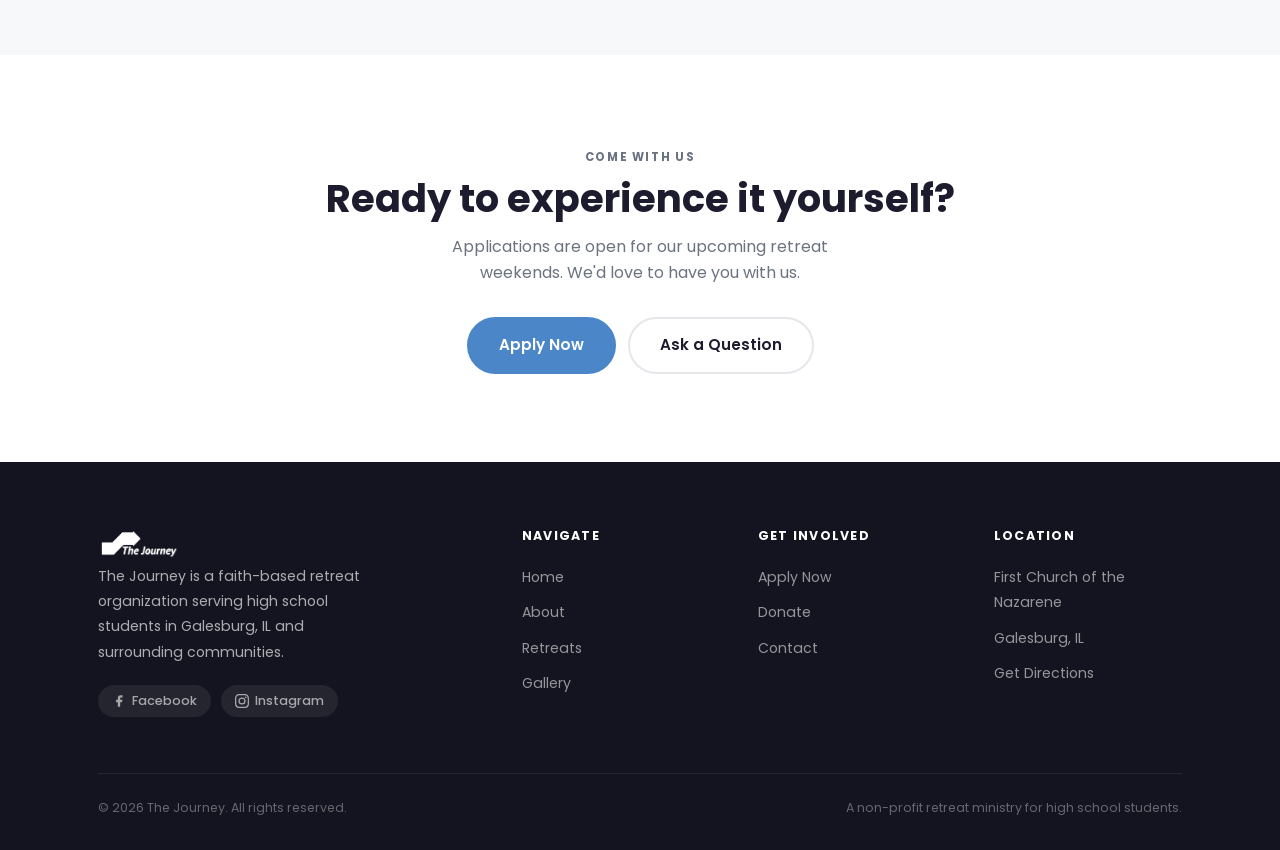
==== commit df3c946f: "Add real images, logo, and social links across all pages - Add images/logo.png, hero.png, about-stor" ====
--- a/about.html
+++ b/about.html
@@ -13,8 +13,7 @@
   <nav class="navbar">
     <div class="container">
       <a href="index.html" class="nav-logo">
-        <div class="logo-mark">J</div>
-        The Journey
+        <img src="images/logo.png" alt="The Journey" class="nav-logo-img">
       </a>
       <ul class="nav-links">
         <li><a href="index.html">Home</a></li>
@@ -64,14 +63,7 @@
     <div class="container">
       <div class="split-grid">
         <div class="split-img">
-          <div class="img-ph" style="aspect-ratio:5/4;">
-            <svg viewBox="0 0 24 24" fill="none" stroke="currentColor" stroke-width="1.5">
-              <rect x="3" y="3" width="18" height="18" rx="3"/>
-              <circle cx="8.5" cy="8.5" r="1.5"/>
-              <path d="M21 15l-5-5L5 21"/>
-            </svg>
-            Photo
-          </div>
+          <img src="images/about-story.png" alt="Our Story" class="split-photo">
         </div>
         <div class="split-text">
           <div class="color-bar">
@@ -105,14 +97,7 @@
     <div class="container">
       <div class="split-grid reverse">
         <div class="split-img">
-          <div class="img-ph" style="aspect-ratio:5/4;">
-            <svg viewBox="0 0 24 24" fill="none" stroke="currentColor" stroke-width="1.5">
-              <rect x="3" y="3" width="18" height="18" rx="3"/>
-              <circle cx="8.5" cy="8.5" r="1.5"/>
-              <path d="M21 15l-5-5L5 21"/>
-            </svg>
-            Photo
-          </div>
+          <img src="images/about-mission.png" alt="Our Mission" class="split-photo">
         </div>
         <div class="split-text">
           <div class="color-bar">
@@ -250,12 +235,16 @@
     <div class="container">
       <div class="footer-grid">
         <div class="footer-brand">
-          <div class="logo-mark">J</div>
+          <img src="images/logo.png" alt="The Journey" class="footer-logo-img">
           <p>The Journey is a faith-based retreat organization serving high school students in Galesburg, IL and surrounding communities.</p>
           <div class="footer-social">
-            <a href="#" class="social-pill" aria-label="Facebook">
+            <a href="https://www.facebook.com/thejourney.galesburg/" class="social-pill" aria-label="Facebook" target="_blank" rel="noopener">
               <svg viewBox="0 0 24 24" fill="currentColor"><path d="M18 2h-3a5 5 0 00-5 5v3H7v4h3v8h4v-8h3l1-4h-4V7a1 1 0 011-1h3z"/></svg>
               Facebook
+            </a>
+          <a href="https://www.instagram.com/thejourney.galesburg/" class="social-pill" aria-label="Instagram" target="_blank" rel="noopener">
+              <svg viewBox="0 0 24 24" fill="currentColor" width="16" height="16"><path d="M12 2.163c3.204 0 3.584.012 4.85.07 3.252.148 4.771 1.691 4.919 4.919.058 1.265.069 1.645.069 4.849 0 3.205-.012 3.584-.069 4.849-.149 3.225-1.664 4.771-4.919 4.919-1.266.058-1.644.07-4.85.07-3.204 0-3.584-.012-4.849-.07-3.26-.149-4.771-1.699-4.919-4.92-.058-1.265-.07-1.644-.07-4.849 0-3.204.013-3.583.07-4.849.149-3.227 1.664-4.771 4.919-4.919 1.266-.057 1.645-.069 4.849-.069zM12 0C8.741 0 8.333.014 7.053.072 2.695.272.273 2.69.073 7.052.014 8.333 0 8.741 0 12c0 3.259.014 3.668.072 4.948.2 4.358 2.618 6.78 6.98 6.98C8.333 23.986 8.741 24 12 24c3.259 0 3.668-.014 4.948-.072 4.354-.2 6.782-2.618 6.979-6.98.059-1.28.073-1.689.073-4.948 0-3.259-.014-3.667-.072-4.947-.196-4.354-2.617-6.78-6.979-6.98C15.668.014 15.259 0 12 0zm0 5.838a6.162 6.162 0 1 0 0 12.324 6.162 6.162 0 0 0 0-12.324zM12 16a4 4 0 1 1 0-8 4 4 0 0 1 0 8zm6.406-11.845a1.44 1.44 0 1 0 0 2.881 1.44 1.44 0 0 0 0-2.881z"/></svg>
+              Instagram
             </a>
           </div>
         </div>
--- a/css/styles.css
+++ b/css/styles.css
@@ -176,8 +176,9 @@
   font-size: 1rem;
   flex-shrink: 0;
 }
-/* When actual logo image is swapped in */
-.logo-mark img { width: 100%; height: 100%; object-fit: contain; border-radius: 10px; }
+/* Real logo image */
+.nav-logo-img { height: 38px; width: auto; display: block; }
+.footer-logo-img { height: 38px; width: auto; display: block; filter: brightness(0) invert(1); }
 
 /* Links */
 .nav-links {
@@ -416,6 +417,10 @@
   box-shadow: var(--shadow);
 }
 .hero-img-wrap .img-ph { aspect-ratio: 4/3; width: 100%; }
+.hero-img-wrap .hero-photo { width: 100%; display: block; aspect-ratio: 4/3; object-fit: cover; }
+
+/* Real photos in split sections */
+.split-img .split-photo { width: 100%; display: block; aspect-ratio: 5/4; object-fit: cover; }
 
 
 /* ================================================================
@@ -550,6 +555,20 @@
   font-size: 0.88rem;
   color: rgba(255,255,255,0.65);
   font-weight: 500;
+}
+
+
+/* ================================================================
+   HOME — VISION CALLOUT
+   ================================================================ */
+.vision-callout-section { background: var(--bg-alt); }
+.vision-callout-text {
+  font-size: clamp(1.25rem, 2.8vw, 2rem);
+  font-weight: 700;
+  line-height: 1.45;
+  color: var(--blue);
+  max-width: 720px;
+  margin: 16px auto 0;
 }
 
 
@@ -879,6 +898,46 @@
 .form-row { display: grid; grid-template-columns: 1fr 1fr; gap: 16px; }
 .form-group textarea { resize: vertical; min-height: 130px; }
 
+.contact-email-box {
+  display: flex;
+  flex-direction: column;
+  align-items: center;
+  text-align: center;
+  padding: 56px 36px;
+}
+.contact-email-icon {
+  width: 80px;
+  height: 80px;
+  background: var(--blue-light);
+  border-radius: 50%;
+  display: flex;
+  align-items: center;
+  justify-content: center;
+  margin-bottom: 24px;
+  color: var(--blue);
+}
+.contact-email-box h3 { margin-bottom: 12px; }
+.contact-email-box > p {
+  color: var(--muted);
+  font-size: 0.93rem;
+  line-height: 1.75;
+  max-width: 340px;
+  margin-bottom: 28px;
+}
+.contact-email-btn {
+  display: inline-flex;
+  align-items: center;
+  gap: 8px;
+  width: 100%;
+  justify-content: center;
+  font-size: 1rem;
+}
+.contact-email-address {
+  margin-top: 16px;
+  font-size: 0.82rem;
+  color: var(--muted);
+}
+
 
 /* ================================================================
    APPLICATION PAGE
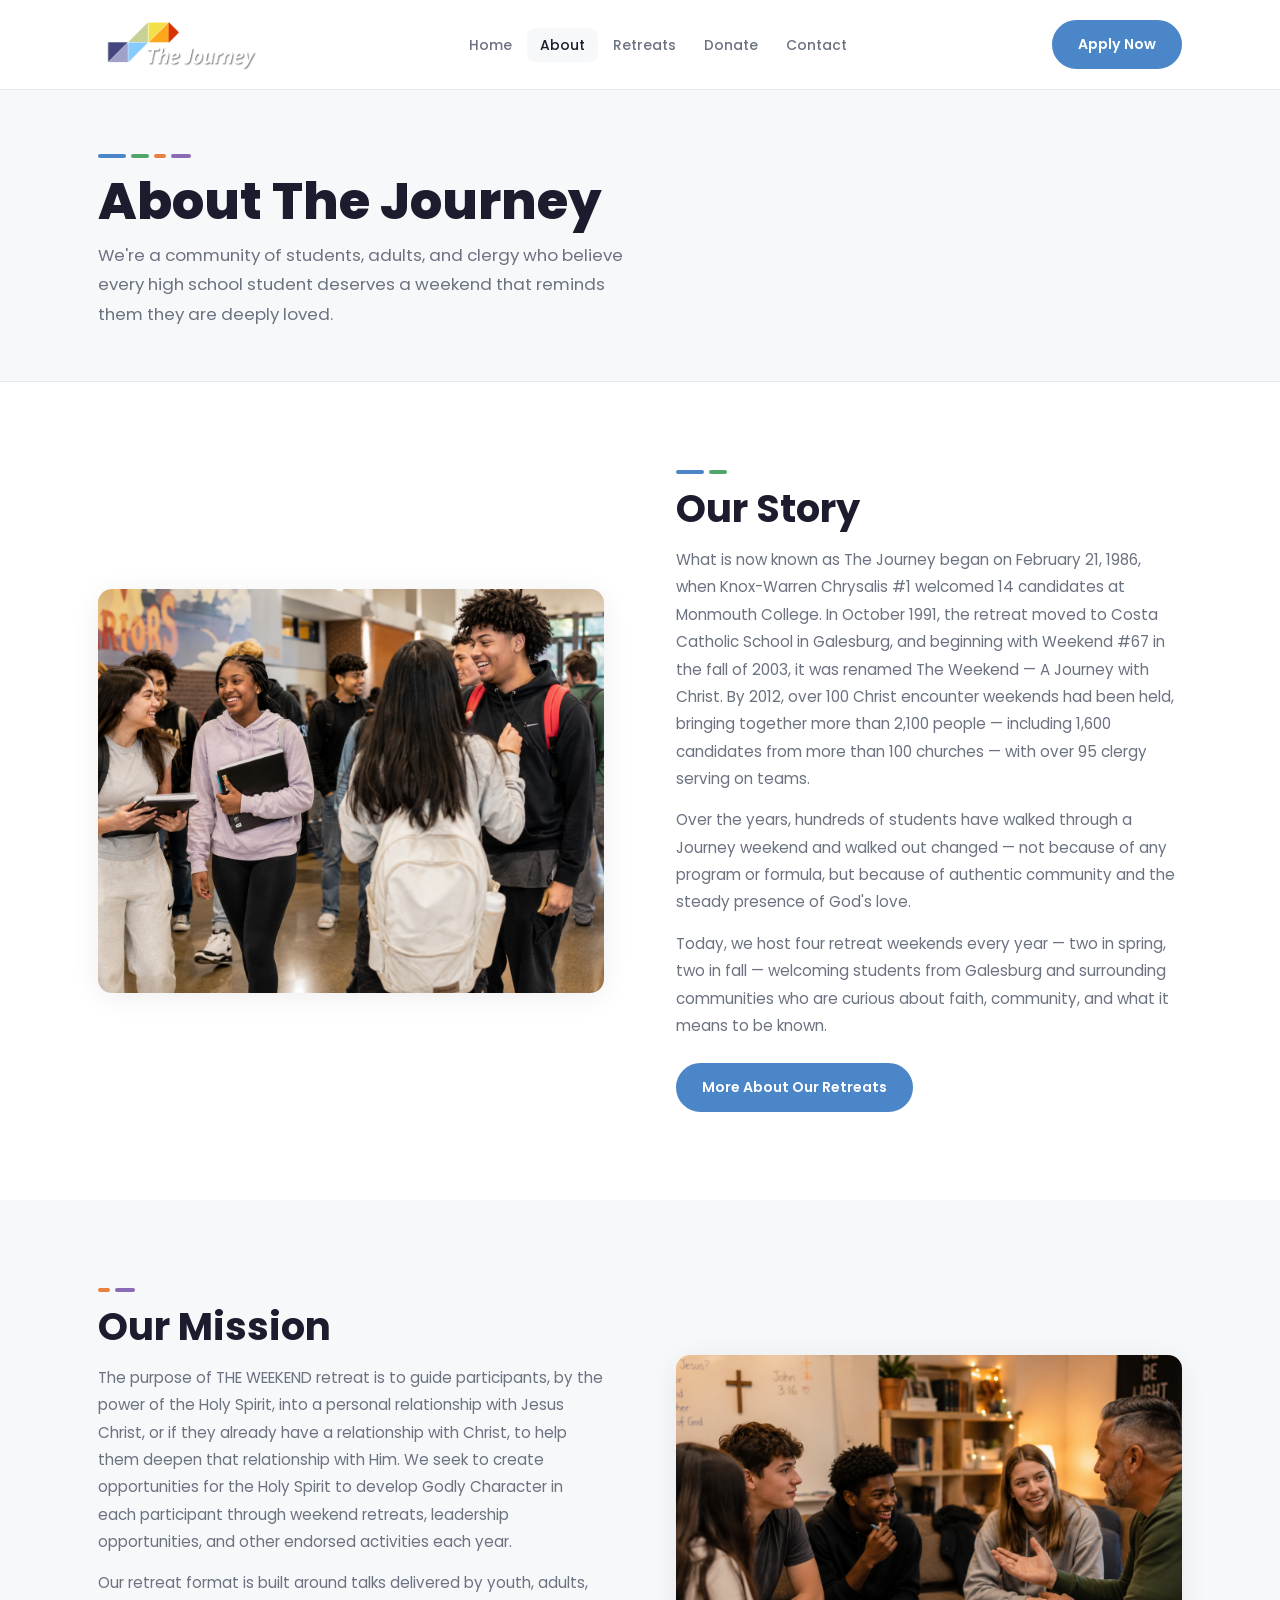
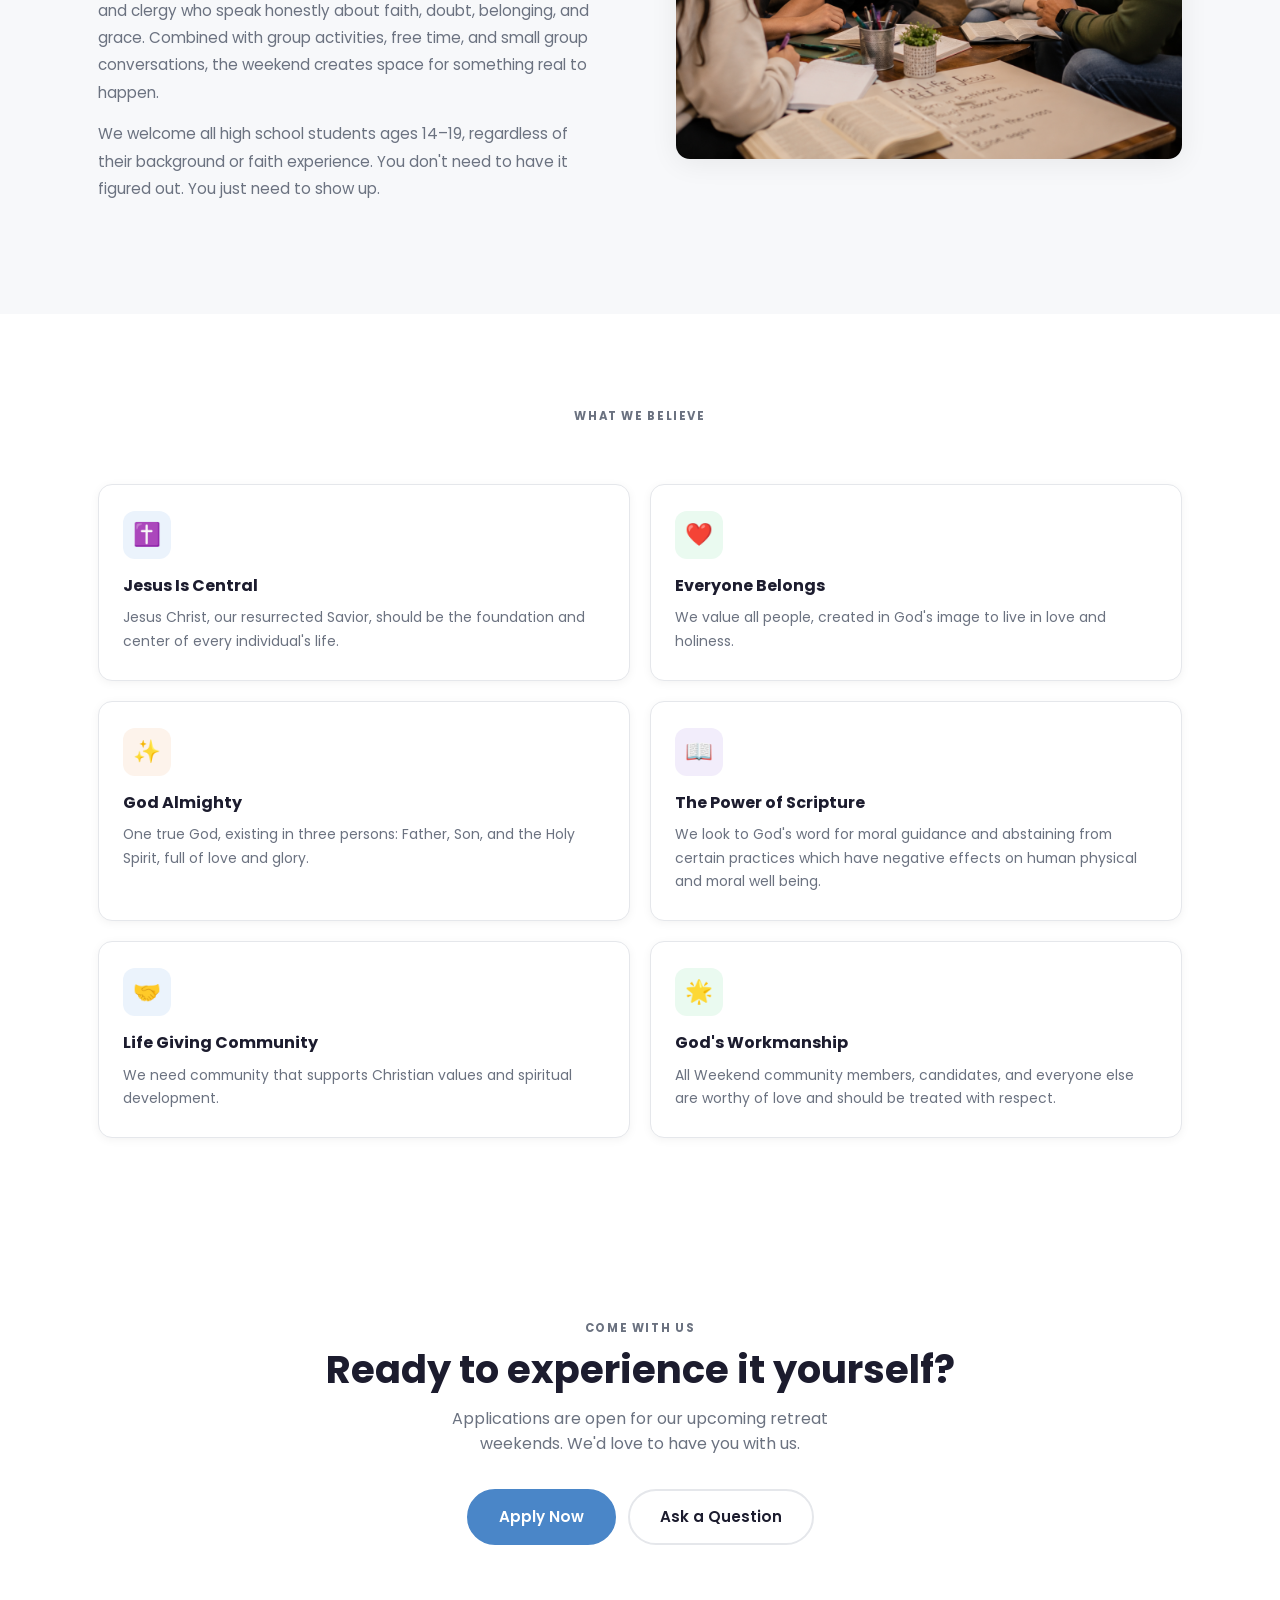
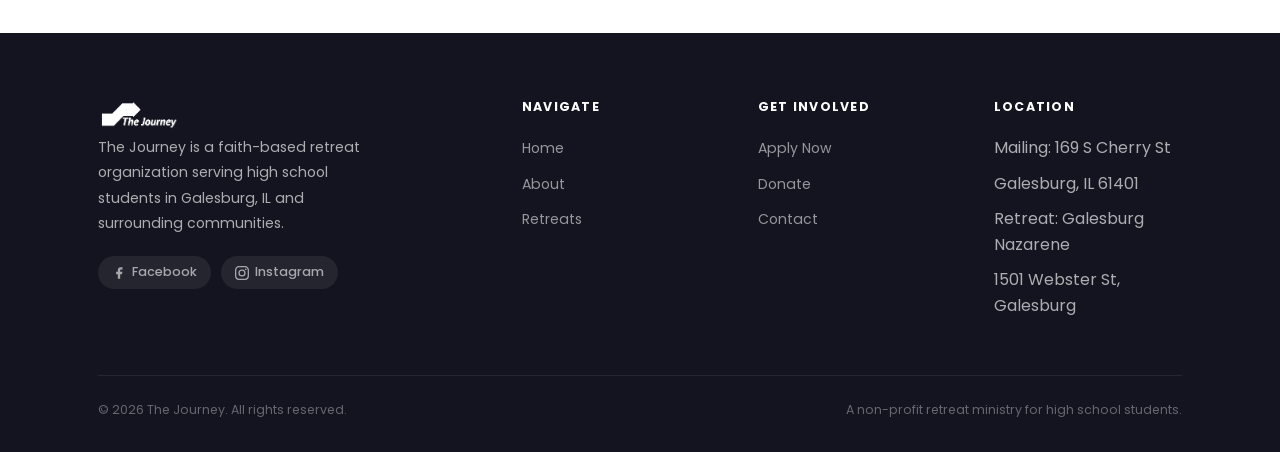
==== commit 239d7034: "Content updates, nav cleanup, and real donation/volunteer links - Removed Gallery from nav and foote" ====
--- a/about.html
+++ b/about.html
@@ -19,7 +19,6 @@
         <li><a href="index.html">Home</a></li>
         <li><a href="about.html" class="active">About</a></li>
         <li><a href="retreats.html">Retreats</a></li>
-        <li><a href="gallery.html">Gallery</a></li>
         <li><a href="donate.html">Donate</a></li>
         <li><a href="contact.html">Contact</a></li>
       </ul>
@@ -35,7 +34,6 @@
     <a href="index.html">Home</a>
     <a href="about.html">About</a>
     <a href="retreats.html">Retreats</a>
-    <a href="gallery.html">Gallery</a>
     <a href="donate.html">Donate</a>
     <a href="contact.html">Contact</a>
     <a href="application.html" class="btn btn-primary">Apply Now</a>
@@ -71,10 +69,12 @@
           </div>
           <h2>Our Story</h2>
           <p>
-            The Journey began with a simple conviction: that high school students need a space
-            where they can encounter God, ask real questions, and feel genuinely known. What started
-            as a small gathering of students from First Church of the Nazarene in Galesburg, IL
-            has grown into a retreat ministry that touches lives across the region.
+            What is now known as The Journey began on February 21, 1986, when Knox-Warren Chrysalis #1
+            welcomed 14 candidates at Monmouth College. In October 1991, the retreat moved to Costa
+            Catholic School in Galesburg, and beginning with Weekend #67 in the fall of 2003, it was
+            renamed The Weekend — A Journey with Christ. By 2012, over 100 Christ encounter weekends
+            had been held, bringing together more than 2,100 people — including 1,600 candidates from
+            more than 100 churches — with over 95 clergy serving on teams.
           </p>
           <p>
             Over the years, hundreds of students have walked through a Journey weekend and walked
@@ -86,7 +86,7 @@
             students from Galesburg and surrounding communities who are curious about faith,
             community, and what it means to be known.
           </p>
-          <a href="retreats.html" class="btn btn-primary">See Upcoming Retreats</a>
+          <a href="retreats.html" class="btn btn-primary">More About Our Retreats</a>
         </div>
       </div>
     </div>
@@ -105,9 +105,11 @@
           </div>
           <h2>Our Mission</h2>
           <p>
-            The Journey exists to convey the love, mercy, and grace God has for every person —
-            one weekend at a time. We believe that when students experience genuine community
-            and hear the message of God's unconditional love, lives are changed.
+            The purpose of THE WEEKEND retreat is to guide participants, by the power of the Holy Spirit,
+            into a personal relationship with Jesus Christ, or if they already have a relationship with
+            Christ, to help them deepen that relationship with Him. We seek to create opportunities for
+            the Holy Spirit to develop Godly Character in each participant through weekend retreats,
+            leadership opportunities, and other endorsed activities each year.
           </p>
           <p>
             Our retreat format is built around talks delivered by youth, adults, and clergy
@@ -129,89 +131,37 @@
     <div class="container">
       <div class="tc">
         <span class="eyebrow">What we believe</span>
-        <h2>Our Values</h2>
-        <p class="section-lead">Everything we do flows from a handful of core convictions.</p>
       </div>
       <div class="values-grid">
         <div class="value-card">
-          <div class="card-icon card-icon-blue">❤️</div>
-          <h3>Every Student Belongs</h3>
-          <p>No student is too far, too lost, or too broken. A Journey weekend is for everyone — the lifelong churchgoer and the student who's never stepped inside one.</p>
-        </div>
-        <div class="value-card">
-          <div class="card-icon card-icon-green">🌱</div>
-          <h3>Authenticity Over Performance</h3>
-          <p>We don't pretend. Our speakers share real stories of doubt, struggle, and grace. We believe honesty opens more doors than polish ever could.</p>
-        </div>
-        <div class="value-card">
-          <div class="card-icon card-icon-orange">🔥</div>
-          <h3>Community Changes Lives</h3>
-          <p>The friendships formed on a Journey weekend often outlast the retreat itself. We invest in building community because we believe people need people.</p>
-        </div>
-        <div class="value-card">
-          <div class="card-icon card-icon-purple">🕊️</div>
-          <h3>God's Love is the Point</h3>
-          <p>Everything we do — every talk, every activity, every late-night conversation — is oriented around one message: you are loved beyond measure.</p>
-        </div>
-      </div>
-    </div>
-  </section>
-
-  <!-- ===== TEAM ===== -->
-  <section class="section-alt">
-    <div class="container">
-      <div class="tc">
-        <span class="eyebrow">The people behind it</span>
-        <h2>Meet Our Team</h2>
-        <p class="section-lead">
-          The Journey is made possible by a dedicated team of volunteers who give their time
-          and hearts to make each weekend unforgettable.
-        </p>
-      </div>
-      <div class="team-grid">
-        <div class="team-card">
-          <div class="team-avatar">
-            <div class="img-ph">
-              <svg viewBox="0 0 24 24" fill="none" stroke="currentColor" stroke-width="1.5">
-                <circle cx="12" cy="8" r="4"/><path d="M4 20c0-4 3.6-7 8-7s8 3 8 7"/>
-              </svg>
-            </div>
-          </div>
-          <h3>Team Member</h3>
-          <p>Leadership Role</p>
-        </div>
-        <div class="team-card">
-          <div class="team-avatar">
-            <div class="img-ph">
-              <svg viewBox="0 0 24 24" fill="none" stroke="currentColor" stroke-width="1.5">
-                <circle cx="12" cy="8" r="4"/><path d="M4 20c0-4 3.6-7 8-7s8 3 8 7"/>
-              </svg>
-            </div>
-          </div>
-          <h3>Team Member</h3>
-          <p>Leadership Role</p>
-        </div>
-        <div class="team-card">
-          <div class="team-avatar">
-            <div class="img-ph">
-              <svg viewBox="0 0 24 24" fill="none" stroke="currentColor" stroke-width="1.5">
-                <circle cx="12" cy="8" r="4"/><path d="M4 20c0-4 3.6-7 8-7s8 3 8 7"/>
-              </svg>
-            </div>
-          </div>
-          <h3>Team Member</h3>
-          <p>Leadership Role</p>
-        </div>
-        <div class="team-card">
-          <div class="team-avatar">
-            <div class="img-ph">
-              <svg viewBox="0 0 24 24" fill="none" stroke="currentColor" stroke-width="1.5">
-                <circle cx="12" cy="8" r="4"/><path d="M4 20c0-4 3.6-7 8-7s8 3 8 7"/>
-              </svg>
-            </div>
-          </div>
-          <h3>Team Member</h3>
-          <p>Leadership Role</p>
+          <div class="card-icon card-icon-blue">✝️</div>
+          <h3>Jesus Is Central</h3>
+          <p>Jesus Christ, our resurrected Savior, should be the foundation and center of every individual's life.</p>
+        </div>
+        <div class="value-card">
+          <div class="card-icon card-icon-green">❤️</div>
+          <h3>Everyone Belongs</h3>
+          <p>We value all people, created in God's image to live in love and holiness.</p>
+        </div>
+        <div class="value-card">
+          <div class="card-icon card-icon-orange">✨</div>
+          <h3>God Almighty</h3>
+          <p>One true God, existing in three persons: Father, Son, and the Holy Spirit, full of love and glory.</p>
+        </div>
+        <div class="value-card">
+          <div class="card-icon card-icon-purple">📖</div>
+          <h3>The Power of Scripture</h3>
+          <p>We look to God's word for moral guidance and abstaining from certain practices which have negative effects on human physical and moral well being.</p>
+        </div>
+        <div class="value-card">
+          <div class="card-icon card-icon-blue">🤝</div>
+          <h3>Life Giving Community</h3>
+          <p>We need community that supports Christian values and spiritual development.</p>
+        </div>
+        <div class="value-card">
+          <div class="card-icon card-icon-green">🌟</div>
+          <h3>God's Workmanship</h3>
+          <p>All Weekend community members, candidates, and everyone else are worthy of love and should be treated with respect.</p>
         </div>
       </div>
     </div>
@@ -254,8 +204,7 @@
             <li><a href="index.html">Home</a></li>
             <li><a href="about.html">About</a></li>
             <li><a href="retreats.html">Retreats</a></li>
-            <li><a href="gallery.html">Gallery</a></li>
-          </ul>
+              </ul>
         </div>
         <div class="footer-col">
           <h4>Get Involved</h4>
@@ -268,9 +217,10 @@
         <div class="footer-col">
           <h4>Location</h4>
           <ul>
-            <li><a href="#">First Church of the Nazarene</a></li>
-            <li><a href="#">Galesburg, IL</a></li>
-            <li><a href="contact.html">Get Directions</a></li>
+            <li>Mailing: 169 S Cherry St</li>
+            <li>Galesburg, IL 61401</li>
+            <li>Retreat: Galesburg Nazarene</li>
+            <li>1501 Webster St, Galesburg</li>
           </ul>
         </div>
       </div>
--- a/css/styles.css
+++ b/css/styles.css
@@ -36,7 +36,7 @@
   --shadow:    0 4px 28px rgba(0,0,0,0.07);
   --shadow-sm: 0 2px 10px rgba(0,0,0,0.05);
 
-  --nav-h: 70px;
+  --nav-h: 90px;
   --max-w: 1140px;
 }
 
@@ -177,7 +177,7 @@
   flex-shrink: 0;
 }
 /* Real logo image */
-.nav-logo-img { height: 38px; width: auto; display: block; }
+.nav-logo-img { height: 76px; width: auto; display: block; }
 .footer-logo-img { height: 38px; width: auto; display: block; filter: brightness(0) invert(1); }
 
 /* Links */
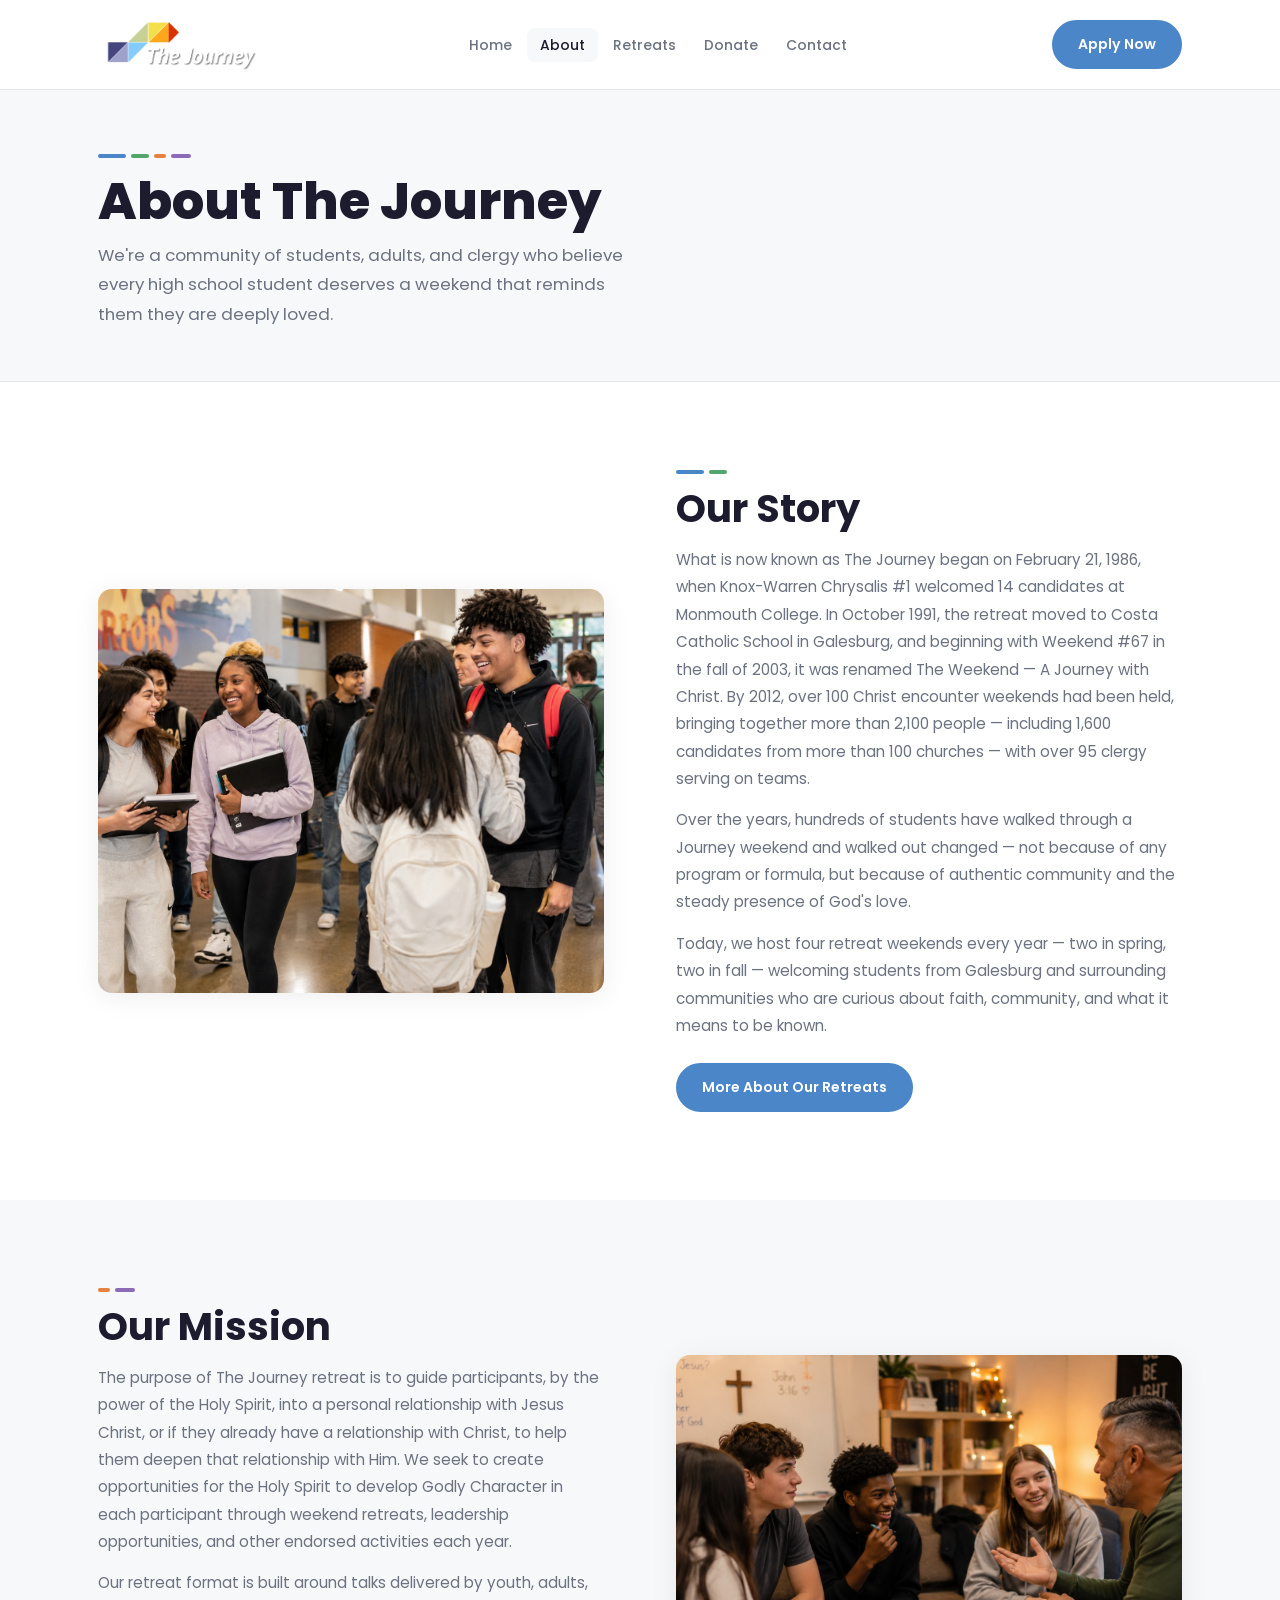
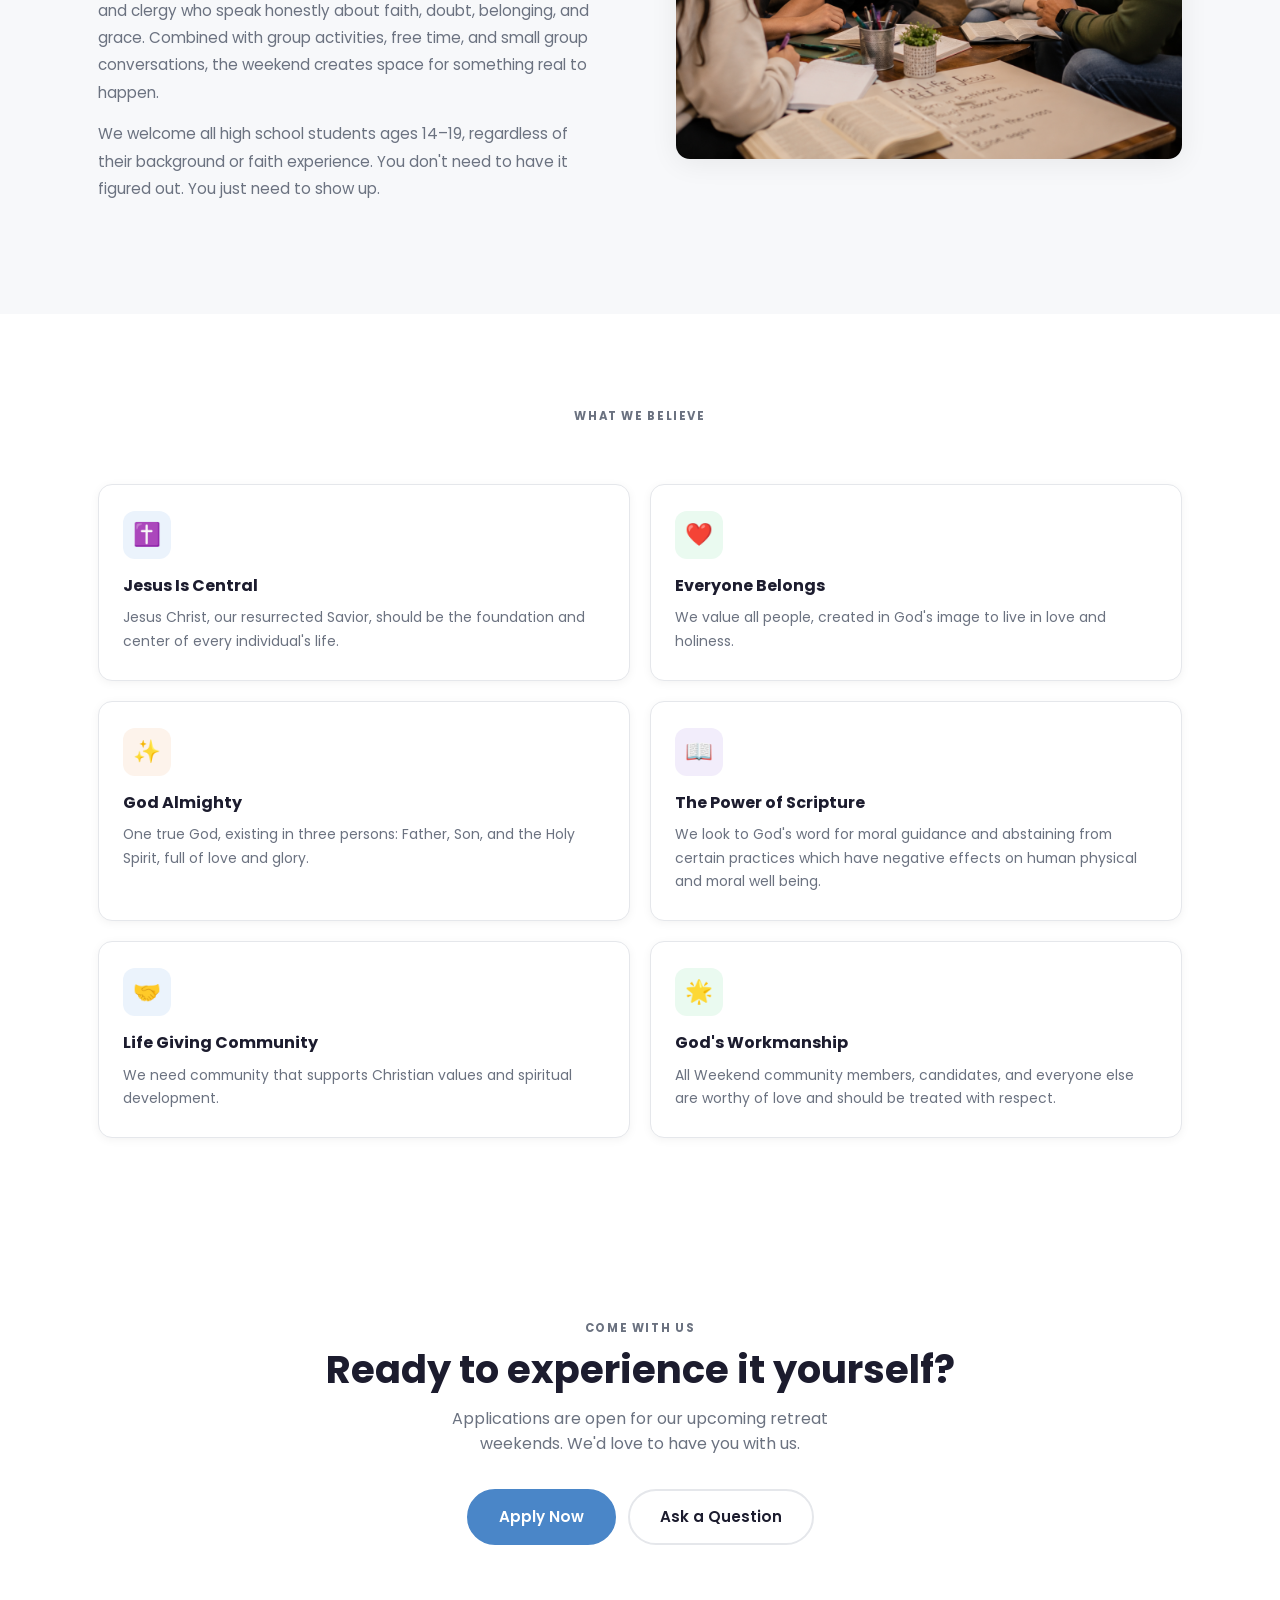
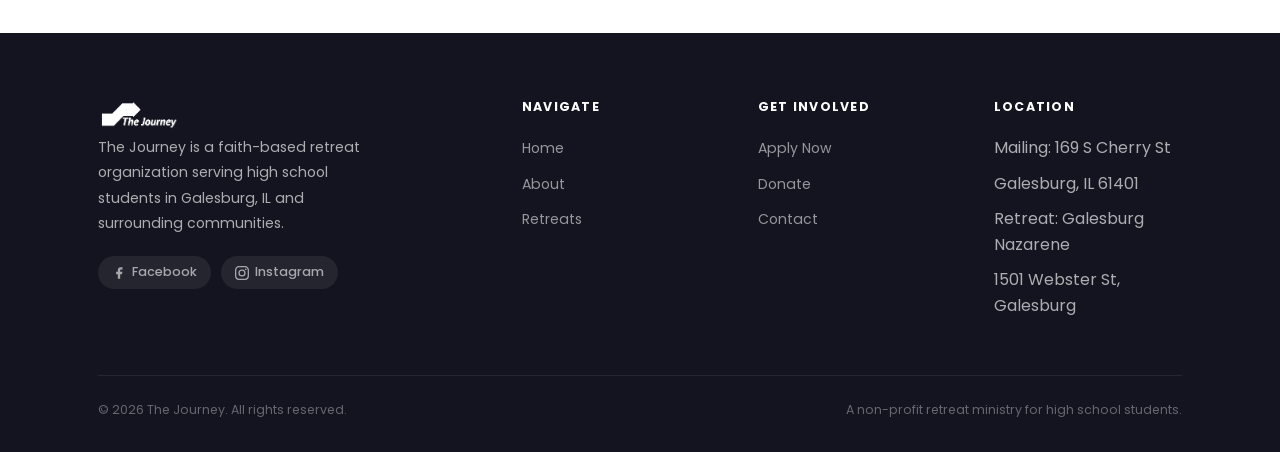
==== commit 0a30c764: "Update mission statement name from THE WEEKEND to The Journey Co-Authored-By: Claude Sonnet 4.6 <nor" ====
--- a/about.html
+++ b/about.html
@@ -105,7 +105,7 @@
           </div>
           <h2>Our Mission</h2>
           <p>
-            The purpose of THE WEEKEND retreat is to guide participants, by the power of the Holy Spirit,
+            The purpose of The Journey retreat is to guide participants, by the power of the Holy Spirit,
             into a personal relationship with Jesus Christ, or if they already have a relationship with
             Christ, to help them deepen that relationship with Him. We seek to create opportunities for
             the Holy Spirit to develop Godly Character in each participant through weekend retreats,
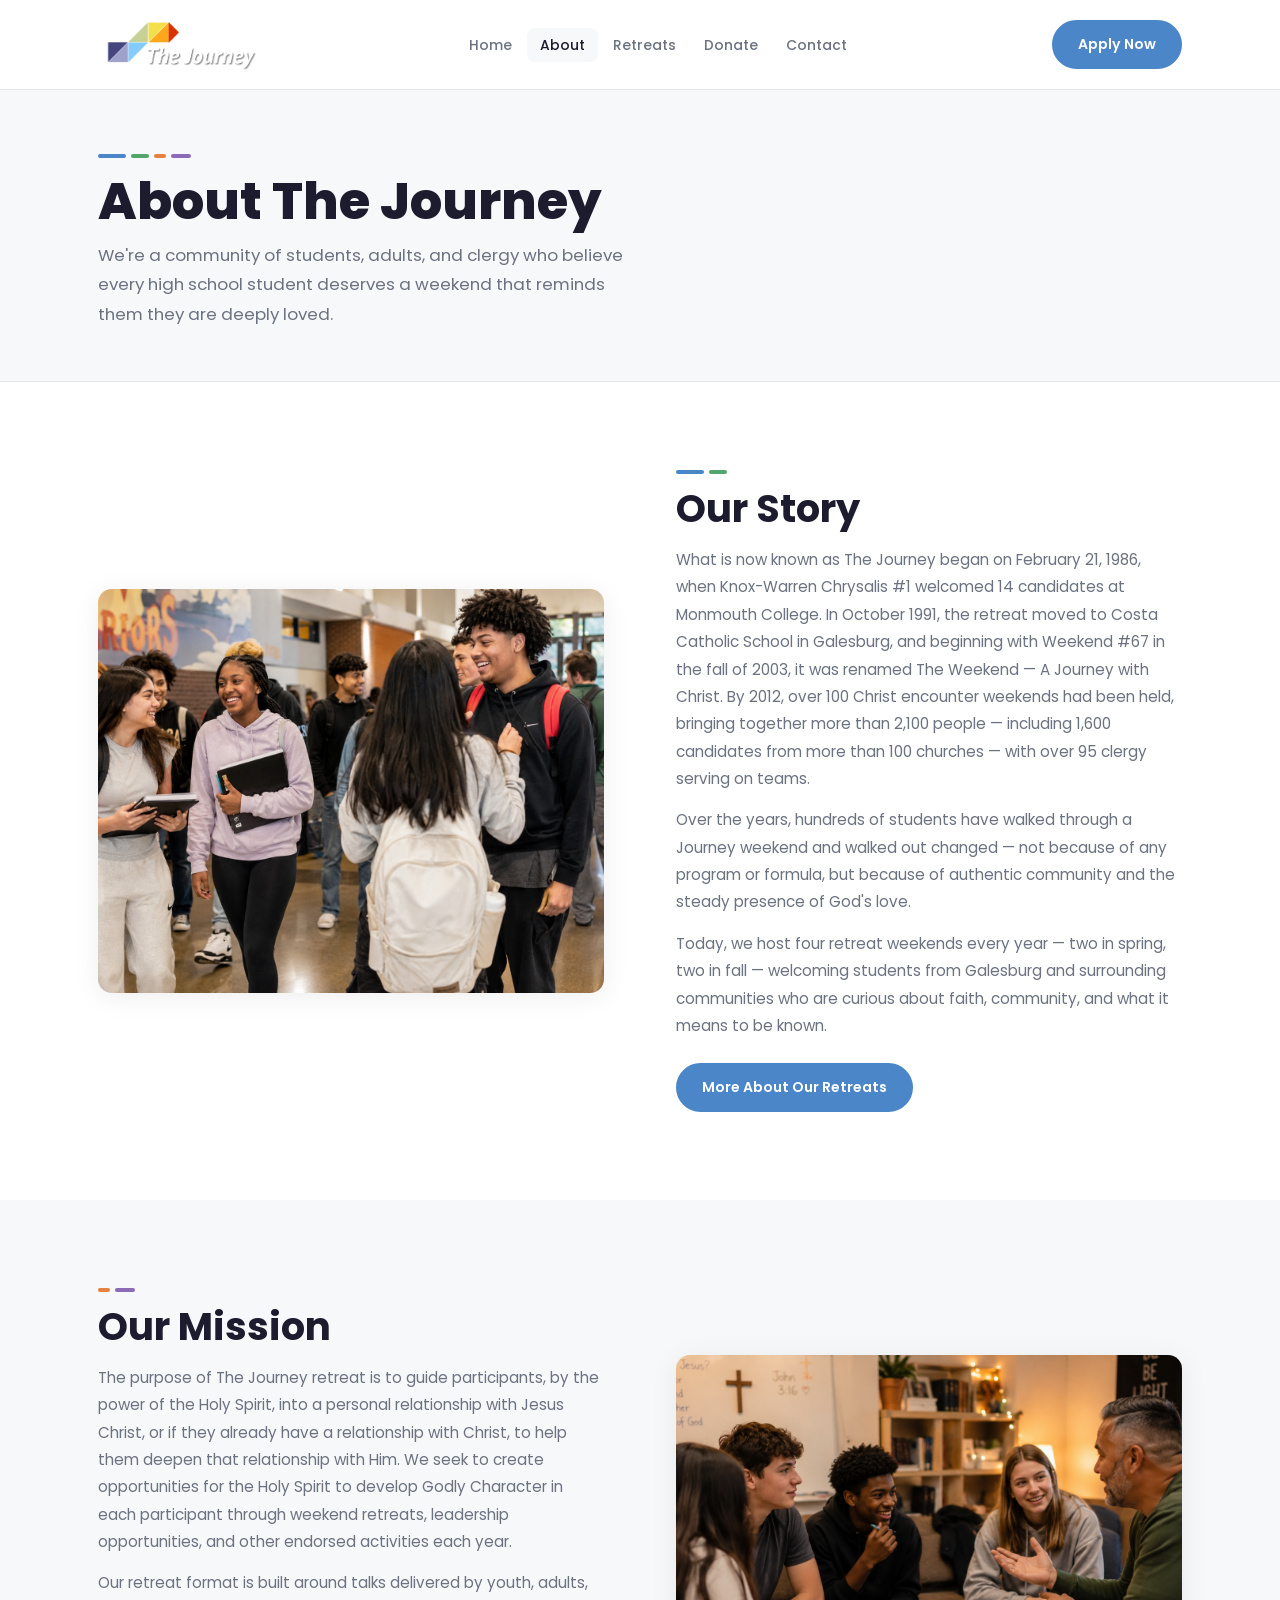
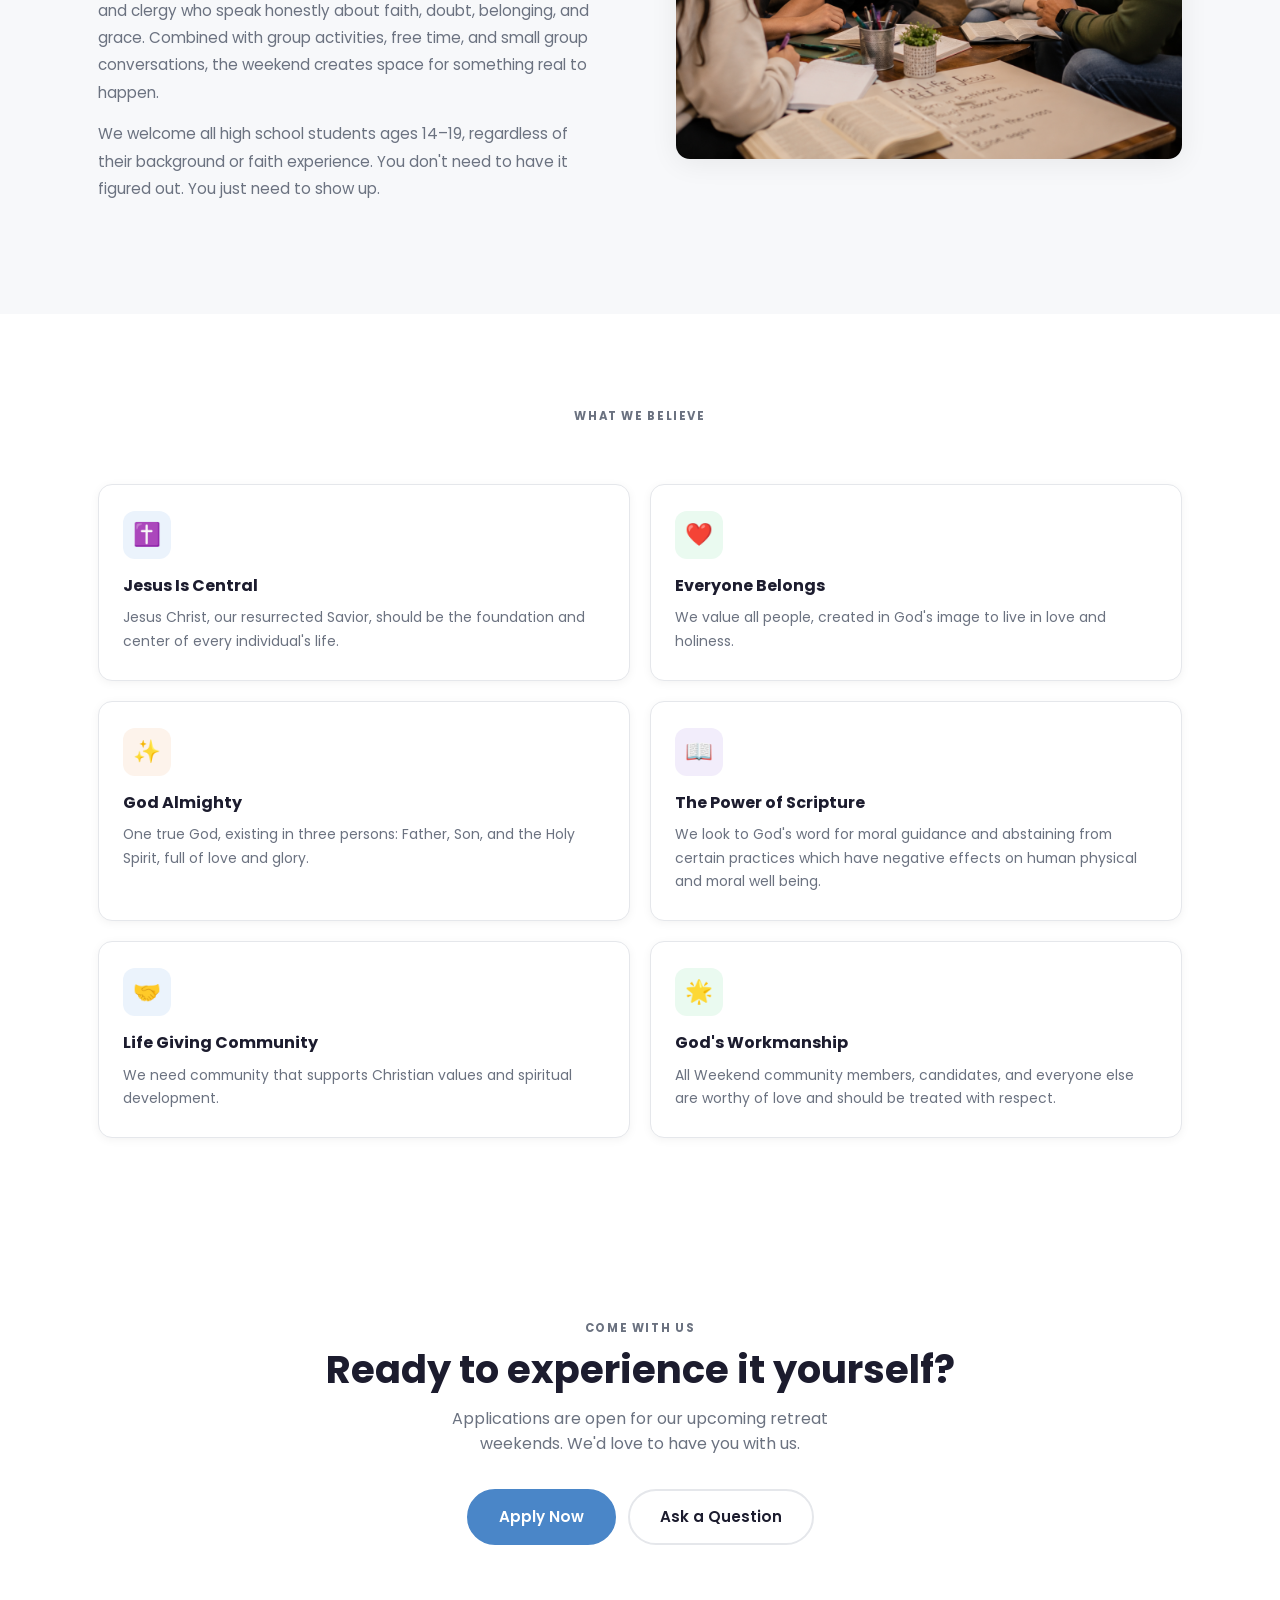
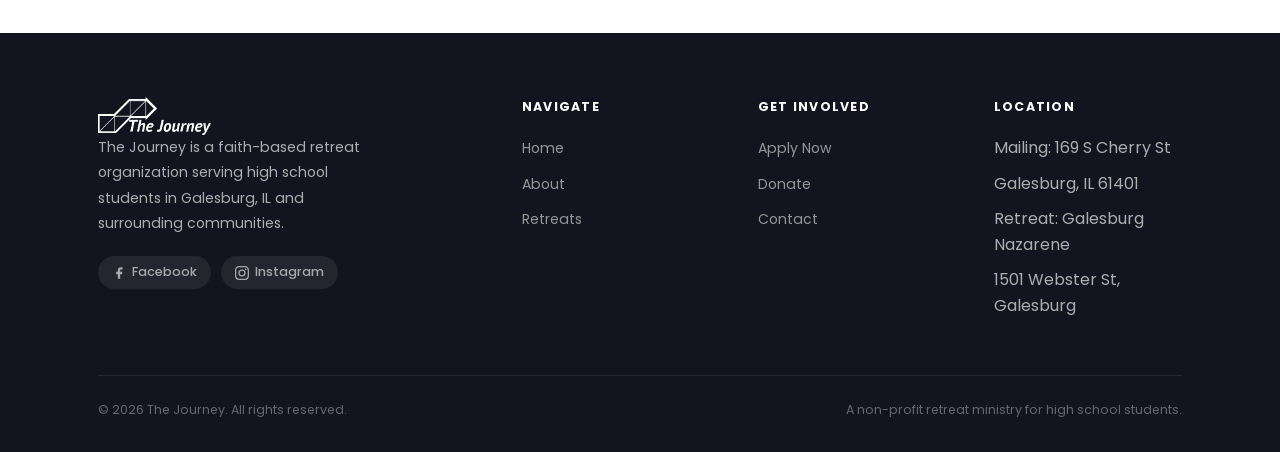
==== commit a6387f8a: "Use logo-white.png in footer across all pages Replaces logo.png + CSS invert filter with dedicated w" ====
--- a/about.html
+++ b/about.html
@@ -185,7 +185,7 @@
     <div class="container">
       <div class="footer-grid">
         <div class="footer-brand">
-          <img src="images/logo.png" alt="The Journey" class="footer-logo-img">
+          <img src="images/logo-white.png" alt="The Journey" class="footer-logo-img">
           <p>The Journey is a faith-based retreat organization serving high school students in Galesburg, IL and surrounding communities.</p>
           <div class="footer-social">
             <a href="https://www.facebook.com/thejourney.galesburg/" class="social-pill" aria-label="Facebook" target="_blank" rel="noopener">
--- a/css/styles.css
+++ b/css/styles.css
@@ -178,7 +178,7 @@
 }
 /* Real logo image */
 .nav-logo-img { height: 76px; width: auto; display: block; }
-.footer-logo-img { height: 38px; width: auto; display: block; filter: brightness(0) invert(1); }
+.footer-logo-img { height: 38px; width: auto; display: block; }
 
 /* Links */
 .nav-links {
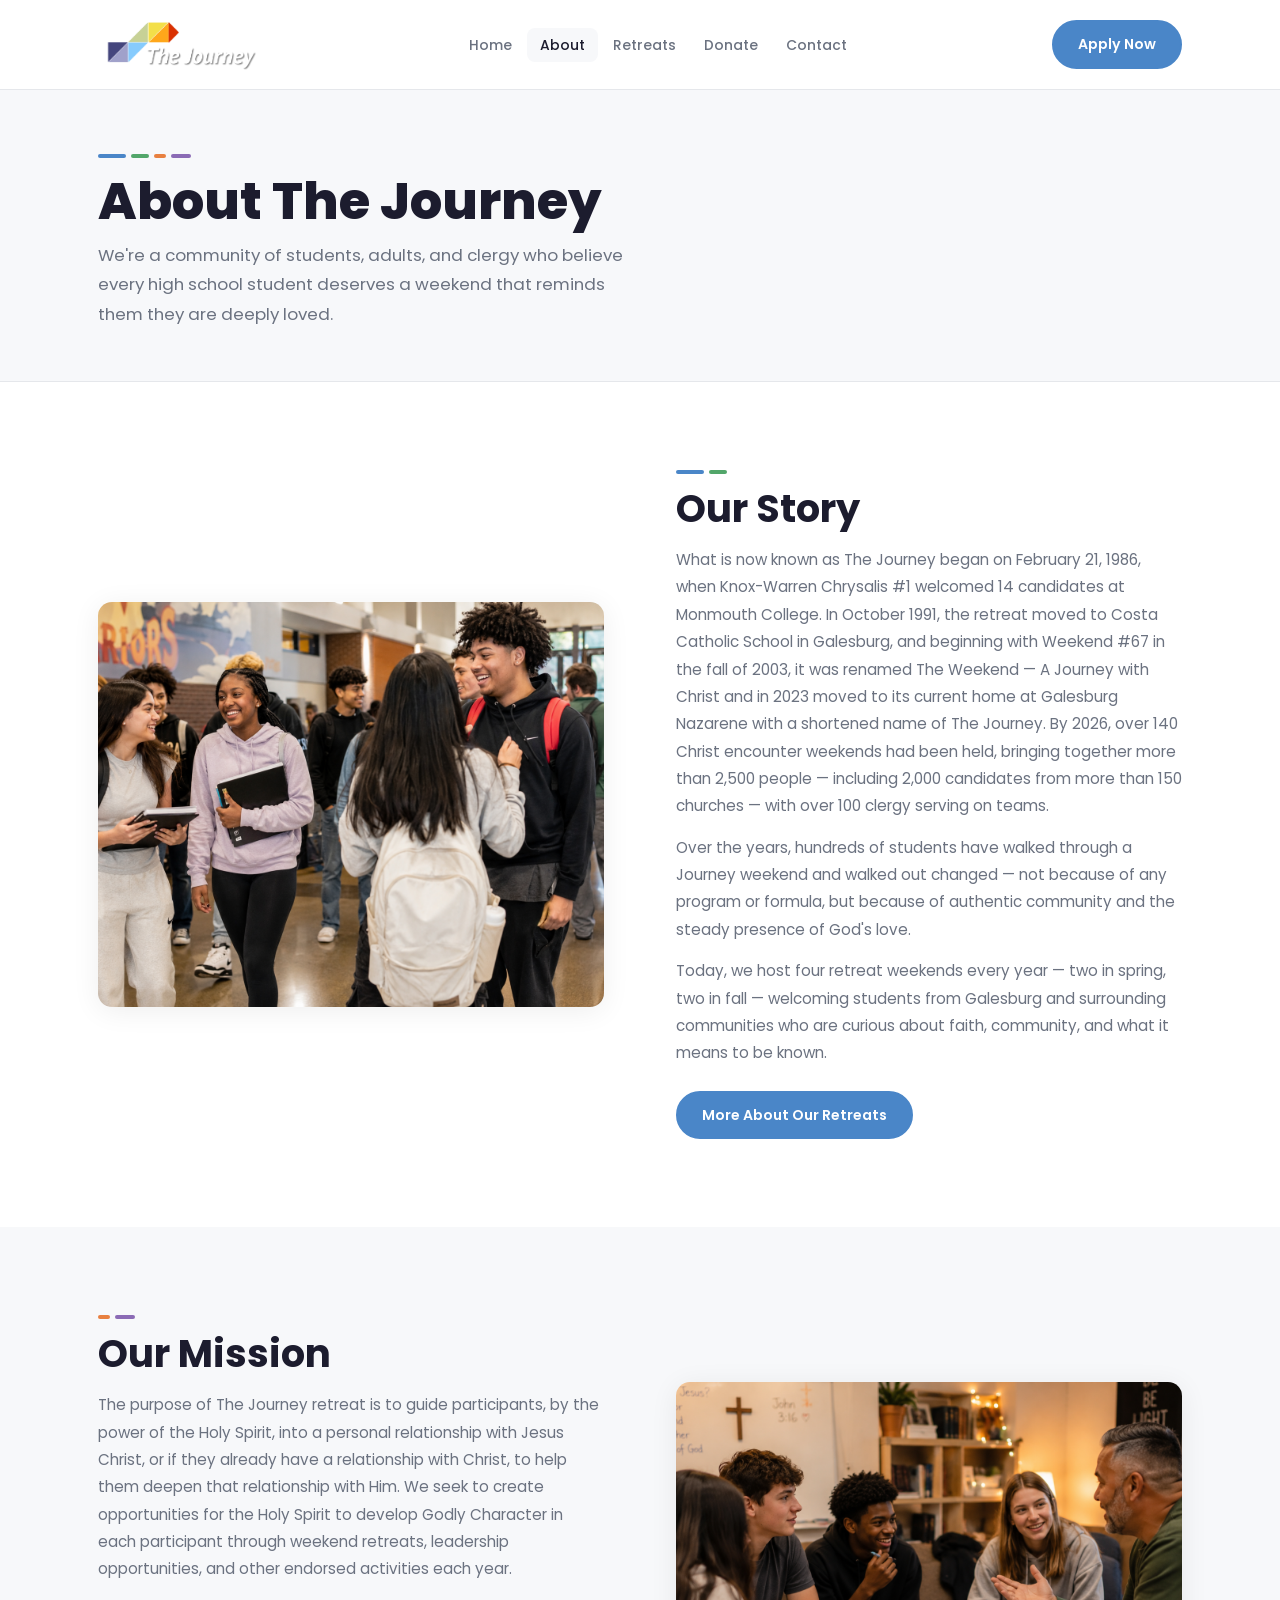
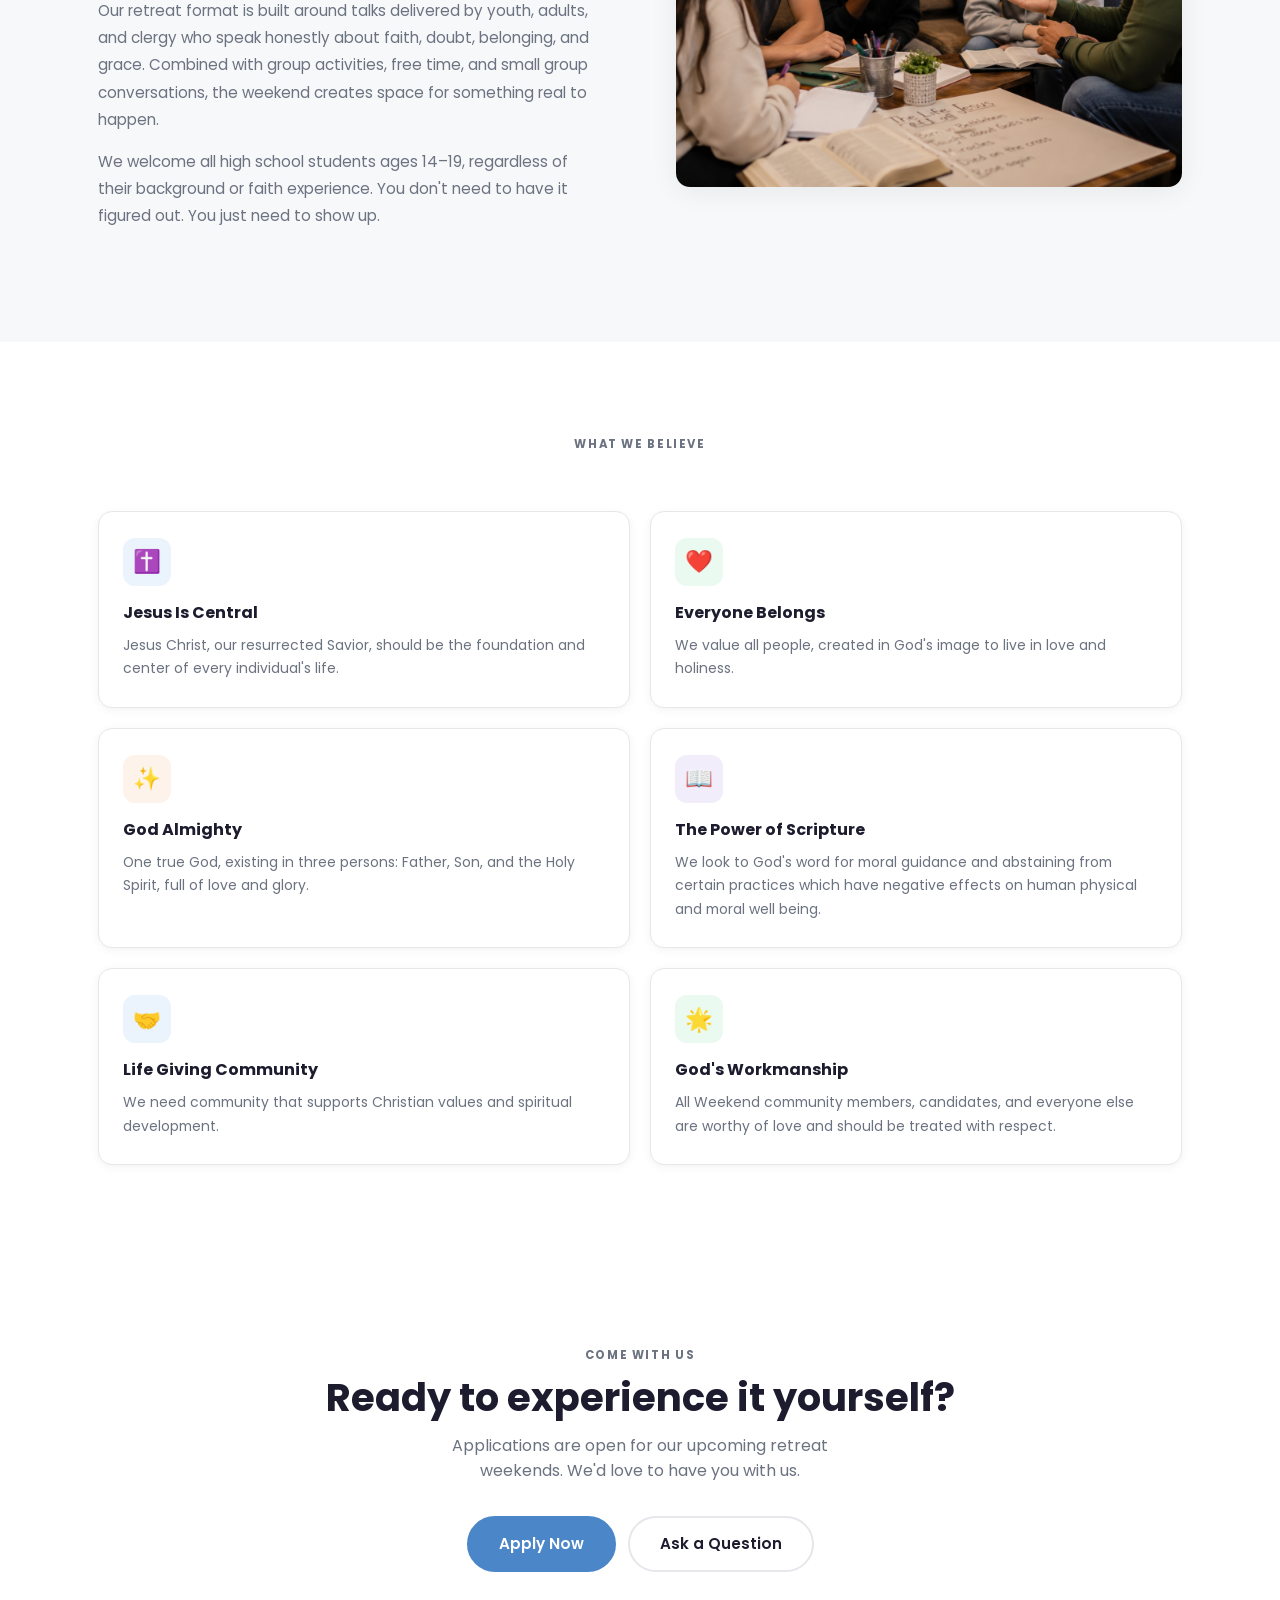
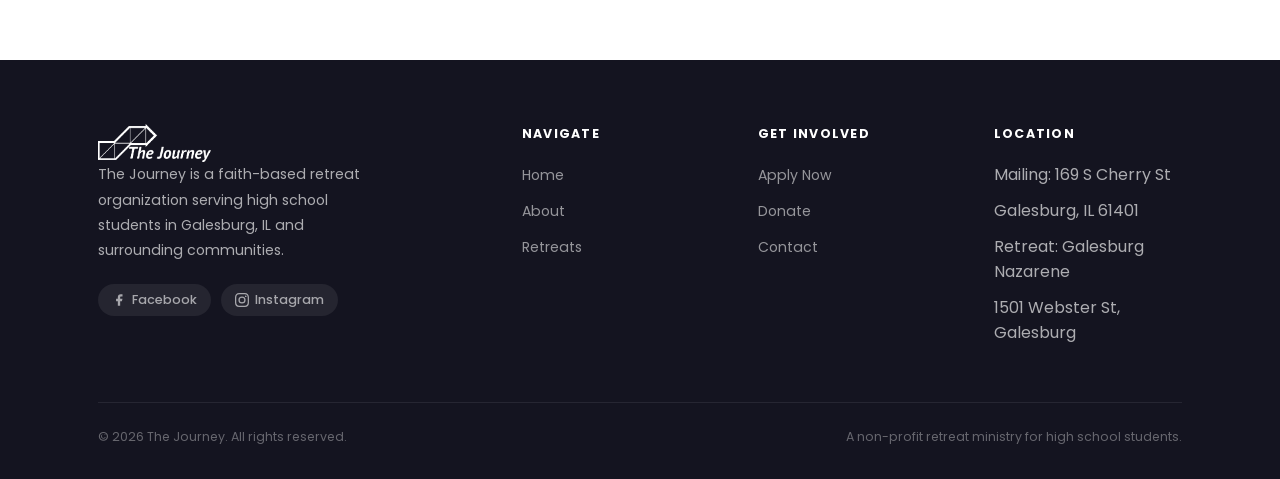
==== commit 429b25aa: "Update Our Story history with current stats and Galesburg Nazarene move Co-Authored-By: Claude Sonne" ====
--- a/about.html
+++ b/about.html
@@ -72,9 +72,10 @@
             What is now known as The Journey began on February 21, 1986, when Knox-Warren Chrysalis #1
             welcomed 14 candidates at Monmouth College. In October 1991, the retreat moved to Costa
             Catholic School in Galesburg, and beginning with Weekend #67 in the fall of 2003, it was
-            renamed The Weekend — A Journey with Christ. By 2012, over 100 Christ encounter weekends
-            had been held, bringing together more than 2,100 people — including 1,600 candidates from
-            more than 100 churches — with over 95 clergy serving on teams.
+            renamed The Weekend — A Journey with Christ and in 2023 moved to its current home at
+            Galesburg Nazarene with a shortened name of The Journey. By 2026, over 140 Christ encounter
+            weekends had been held, bringing together more than 2,500 people — including 2,000 candidates
+            from more than 150 churches — with over 100 clergy serving on teams.
           </p>
           <p>
             Over the years, hundreds of students have walked through a Journey weekend and walked
